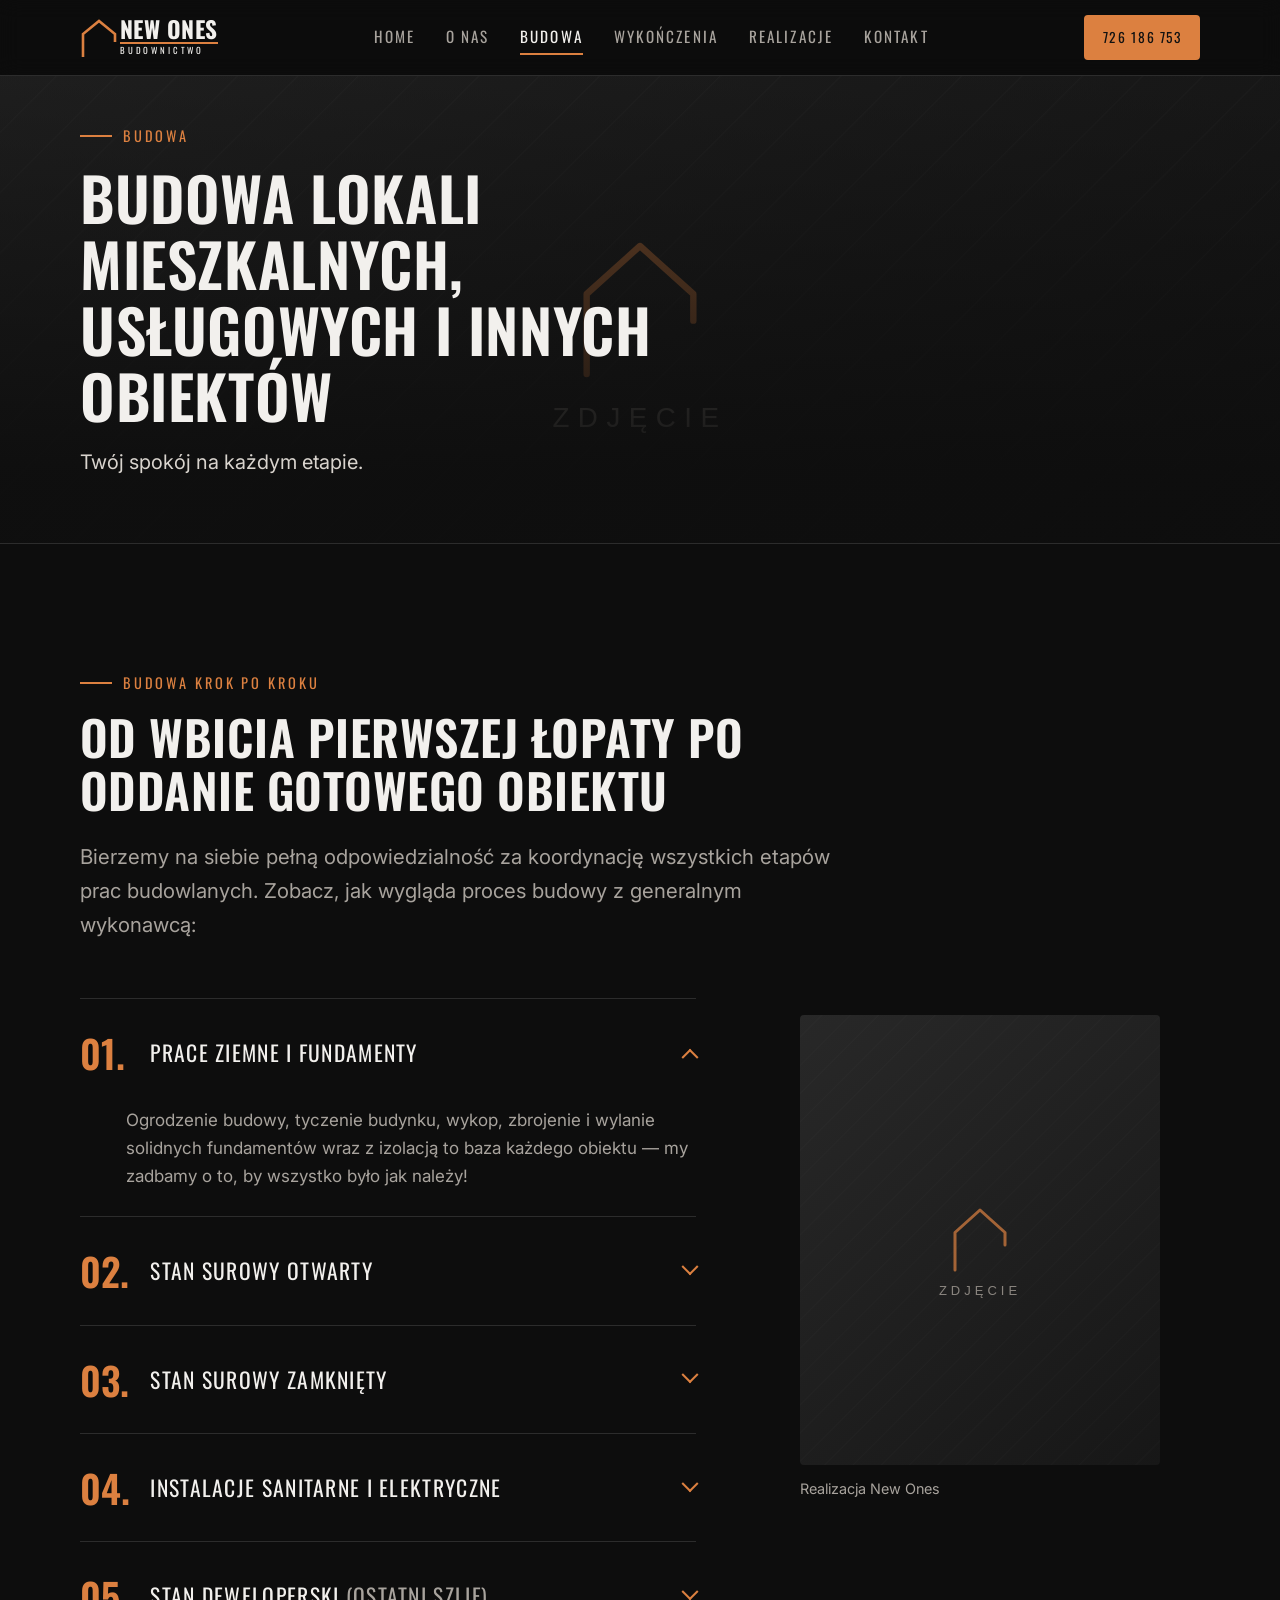
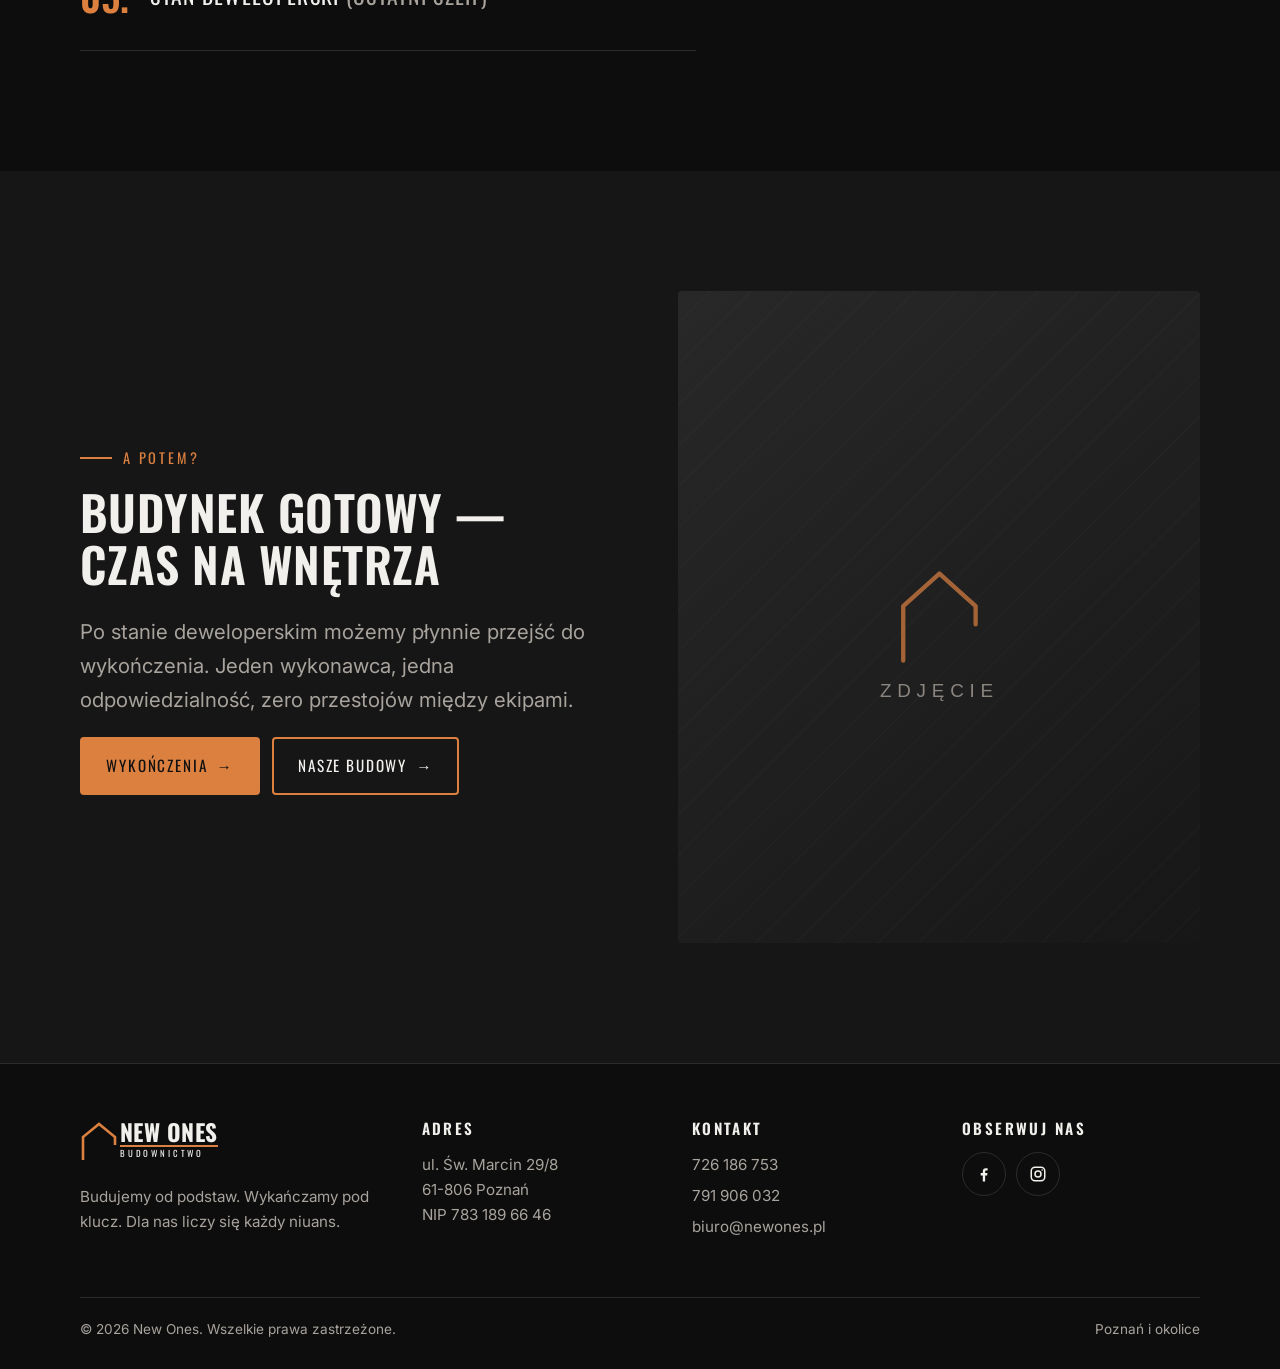
==== budowa.html @ d9c944cf "Add New Ones business card website Static multi-page site for the New Ones construction and interior" ====
<!doctype html>
<html lang="pl">
<head>
  <meta charset="utf-8">
  <meta name="viewport" content="width=device-width, initial-scale=1">
  <title>Budowa lokali mieszkalnych i usługowych — New Ones Poznań</title>
  <meta name="description" content="Generalne wykonawstwo w Poznaniu: od prac ziemnych i fundamentów, przez stan surowy, instalacje, po stan deweloperski. Twój spokój na każdym etapie.">
  <meta name="theme-color" content="#0d0d0d">
  <link rel="icon" href="assets/img/favicon.svg" type="image/svg+xml">
  <link rel="preconnect" href="https://fonts.googleapis.com">
  <link rel="preconnect" href="https://fonts.gstatic.com" crossorigin>
  <link href="https://fonts.googleapis.com/css2?family=Inter:wght@400;500;600&family=Oswald:wght@500;600;700&display=swap" rel="stylesheet">
  <link rel="stylesheet" href="assets/css/style.css">
</head>
<body>
  <a class="skip-link" href="#main">Przejdź do treści</a>

  <header class="site-header">
    <div class="wrap">
      <a class="logo" href="index.html" aria-label="New Ones — strona główna">
        <svg viewBox="0 0 38 40" fill="none" stroke="#dc8040" stroke-width="2.6" stroke-linejoin="miter" aria-hidden="true"><path d="M3 39V16L19 3l16 13v8"/></svg>
        <span class="logo__text"><span class="logo__name">NEW ONES</span><span class="logo__sub">BUDOWNICTWO</span></span>
      </a>
      <nav class="nav" aria-label="Menu główne">
        <ul>
          <li><a href="index.html">Home</a></li>
          <li><a href="o-nas.html">O nas</a></li>
          <li><a href="budowa.html" aria-current="page">Budowa</a></li>
          <li><a href="wykonczenia.html">Wykończenia</a></li>
          <li><a href="realizacje.html">Realizacje</a></li>
          <li><a href="kontakt.html">Kontakt</a></li>
        </ul>
      </nav>
      <div class="header-cta"><a class="btn" href="tel:+48726186753">726 186 753</a></div>
      <button class="nav-toggle" aria-label="Otwórz menu" aria-expanded="false"><span></span><span></span><span></span></button>
    </div>
  </header>

  <main id="main">
    <section class="page-hero">
      <div class="page-hero__bg"><img src="assets/img/placeholder.svg" alt=""></div>
      <div class="wrap">
        <span class="eyebrow">Budowa</span>
        <h1>Budowa lokali mieszkalnych, usługowych i innych obiektów</h1>
        <p>Twój spokój na każdym etapie.</p>
      </div>
    </section>

    <section class="section">
      <div class="wrap">
        <div class="section-head">
          <span class="eyebrow">Budowa krok po kroku</span>
          <h2>Od wbicia pierwszej łopaty po oddanie gotowego obiektu</h2>
          <p class="lead">Bierzemy na siebie pełną odpowiedzialność za koordynację wszystkich etapów prac budowlanych. Zobacz, jak wygląda proces budowy z generalnym wykonawcą:</p>
        </div>

        <div class="process">
          <div class="steps">
            <details class="step" open>
              <summary><span class="step__title">Prace ziemne i fundamenty</span></summary>
              <div class="step__body"><p>Ogrodzenie budowy, tyczenie budynku, wykop, zbrojenie i wylanie solidnych fundamentów wraz z izolacją to baza każdego obiektu — my zadbamy o to, by wszystko było jak należy!</p></div>
            </details>
            <details class="step">
              <summary><span class="step__title">Stan surowy otwarty</span></summary>
              <div class="step__body"><p>Wznoszenie ścian nośnych i działowych, szalowanie słupów, podciągów, wylewanie stropów i biegów schodowych oraz więźba i konstrukcja dachu. Na każdym z tych etapów wymagana jest kontrola jakości, aby kolejne prace mogły przebiegać bez przeszkód — z New Ones możesz spać spokojnie, dopilnujemy każdego detalu!</p></div>
            </details>
            <details class="step">
              <summary><span class="step__title">Stan surowy zamknięty</span></summary>
              <div class="step__body"><p>Do tego etapu zaliczamy montaż pokrycia dachowego, stolarki okiennej i drzwi zewnętrznych. Teraz budynek jest zabezpieczony przed warunkami atmosferycznymi.</p></div>
            </details>
            <details class="step">
              <summary><span class="step__title">Instalacje sanitarne i elektryczne</span></summary>
              <div class="step__body"><p>Rozprowadzenie instalacji elektrycznej, wodno-kanalizacyjnej, grzewczej (np. podłogówki) oraz rekuperacji i klimatyzacji — nasi sprawdzeni wykonawcy zadbają o Twój komfort użytkowania lokalu.</p></div>
            </details>
            <details class="step">
              <summary><span class="step__title">Stan deweloperski <span class="muted">(ostatni szlif)</span></span></summary>
              <div class="step__body"><p>Wykonanie wylewek (posadzek), tynków wewnętrznych, ocieplenie poddasza oraz wykonanie elewacji zewnętrznej wraz z ociepleniem. Ten etap zamyka proces „grubej budowlanki”. Tak wykonany obiekt można z radością oddać w ręce klienta lub przekazać New Ones do dalszych prac związanych z wykończeniem wnętrza Twojego lokalu.</p></div>
            </details>
          </div>
          <figure class="process__aside">
            <img src="assets/img/placeholder.svg" alt="Budowa realizowana przez New Ones" loading="lazy">
            <figcaption>Realizacja New Ones</figcaption>
          </figure>
        </div>
      </div>
    </section>

    <section class="section section--surface">
      <div class="wrap split">
        <div>
          <span class="eyebrow">A potem?</span>
          <h2>Budynek gotowy — czas na wnętrza</h2>
          <p class="lead">Po stanie deweloperskim możemy płynnie przejść do wykończenia. Jeden wykonawca, jedna odpowiedzialność, zero przestojów między ekipami.</p>
          <div class="btn-row">
            <a class="btn" href="wykonczenia.html">Wykończenia <span class="arrow">→</span></a>
            <a class="btn btn--ghost" href="realizacje.html#budowy">Nasze budowy <span class="arrow">→</span></a>
          </div>
        </div>
        <div class="split__media">
          <img src="assets/img/placeholder.svg" alt="Wykończone wnętrze" loading="lazy">
        </div>
      </div>
    </section>
  </main>

  <footer class="site-footer">
    <div class="wrap">
      <div class="footer-grid">
        <div>
          <a class="logo" href="index.html" aria-label="New Ones — strona główna">
            <svg viewBox="0 0 38 40" fill="none" stroke="#dc8040" stroke-width="2.6" aria-hidden="true"><path d="M3 39V16L19 3l16 13v8"/></svg>
            <span class="logo__text"><span class="logo__name">NEW ONES</span><span class="logo__sub">BUDOWNICTWO</span></span>
          </a>
          <p class="footer-tagline">Budujemy od podstaw. Wykańczamy pod klucz. Dla nas liczy się każdy niuans.</p>
        </div>
        <div>
          <h4>Adres</h4>
          <address>ul. Św. Marcin 29/8<br>61-806 Poznań<br>NIP 783 189 66 46</address>
        </div>
        <div>
          <h4>Kontakt</h4>
          <ul>
            <li><a href="tel:+48726186753">726 186 753</a></li>
            <li><a href="tel:+48791906032">791 906 032</a></li>
            <li><a href="mailto:biuro@newones.pl">biuro@newones.pl</a></li>
          </ul>
        </div>
        <div>
          <h4>Obserwuj nas</h4>
          <div class="socials">
            <a href="https://www.facebook.com/p/New-Ones-61559573675884/" target="_blank" rel="noopener" aria-label="Facebook"><svg viewBox="0 0 24 24" fill="currentColor"><path d="M13.5 22v-8h2.7l.4-3.2h-3.1V8.8c0-.9.3-1.5 1.6-1.5h1.7V4.4c-.3 0-1.3-.1-2.4-.1-2.4 0-4 1.5-4 4.1v2.4H7.6V14h2.8v8h3.1z"/></svg></a>
            <a href="https://www.instagram.com/new_ones_poznan/" target="_blank" rel="noopener" aria-label="Instagram"><svg viewBox="0 0 24 24" fill="none" stroke="currentColor" stroke-width="2"><rect x="3" y="3" width="18" height="18" rx="5"/><circle cx="12" cy="12" r="4"/><circle cx="17.5" cy="6.5" r="1" fill="currentColor" stroke="none"/></svg></a>
          </div>
        </div>
      </div>
      <div class="footer-bottom">
        <span>© <span data-year>2026</span> New Ones. Wszelkie prawa zastrzeżone.</span>
        <span>Poznań i okolice</span>
      </div>
    </div>
  </footer>

  <script src="assets/js/main.js" defer></script>
</body>
</html>
---- assets/css/style.css ----
/* =========================================================
   New Ones — budownictwo i wykończenia
   Kolorystyka firmowa: czerń + pomarańcz z logo
   ========================================================= */
:root {
  --bg: #0d0d0d;
  --surface: #161616;
  --surface-2: #1f1f1f;
  --line: #2c2c2c;
  --text: #f2f0ed;
  --muted: #a8a39d;
  --orange: #dc8040;        /* kolor z logo */
  --orange-bright: #ec8f4c; /* hover / tekst na czarnym */
  --light-bg: #f4f1ec;
  --light-text: #1a1a1a;

  --font-head: "Oswald", "Arial Narrow", sans-serif;
  --font-body: "Inter", system-ui, -apple-system, "Segoe UI", sans-serif;

  --wrap: 1200px;
  --gutter: clamp(16px, 4vw, 40px);
  --radius: 4px;
  --header-h: 76px;
}

*,
*::before,
*::after { box-sizing: border-box; }

html { scroll-behavior: smooth; scroll-padding-top: calc(var(--header-h) + 16px); }

body {
  margin: 0;
  background: var(--bg);
  color: var(--text);
  font-family: var(--font-body);
  font-size: 1.0625rem;
  line-height: 1.65;
  -webkit-font-smoothing: antialiased;
}

img { max-width: 100%; display: block; }
a { color: inherit; }

h1, h2, h3, h4 {
  font-family: var(--font-head);
  font-weight: 600;
  line-height: 1.1;
  letter-spacing: .01em;
  margin: 0 0 .5em;
  text-transform: uppercase;
}
h1 { font-size: clamp(2.4rem, 6vw, 4.5rem); }
h2 { font-size: clamp(1.9rem, 4vw, 3rem); }
h3 { font-size: clamp(1.25rem, 2vw, 1.5rem); }
p { margin: 0 0 1em; }

.accent { color: var(--orange); }
.muted { color: var(--muted); }

.wrap {
  width: 100%;
  max-width: var(--wrap);
  margin: 0 auto;
  padding: 0 var(--gutter);
}

.section { padding: clamp(64px, 10vw, 120px) 0; }
.section--tight { padding: clamp(40px, 6vw, 72px) 0; }
.section--surface { background: var(--surface); }
.section--light { background: var(--light-bg); color: var(--light-text); }
.section--light .muted { color: #5d5853; }

.eyebrow {
  display: inline-flex;
  align-items: center;
  gap: .75em;
  font-family: var(--font-head);
  font-size: .9rem;
  letter-spacing: .2em;
  text-transform: uppercase;
  color: var(--orange);
  margin-bottom: 1rem;
}
.eyebrow::before {
  content: "";
  width: 32px;
  height: 2px;
  background: currentColor;
}

.lead { font-size: clamp(1.1rem, 1.6vw, 1.3rem); color: var(--muted); max-width: 60ch; }
.section--light .lead { color: #4a4642; }

/* ---------- Buttons ---------- */
.btn {
  display: inline-flex;
  align-items: center;
  gap: .6em;
  padding: .95em 1.6em;
  font-family: var(--font-head);
  font-size: .95rem;
  letter-spacing: .12em;
  text-transform: uppercase;
  text-decoration: none;
  border: 2px solid var(--orange);
  border-radius: var(--radius);
  background: var(--orange);
  color: #111;
  transition: background .2s, color .2s, border-color .2s, transform .2s;
  cursor: pointer;
}
.btn:hover { background: var(--orange-bright); border-color: var(--orange-bright); }
.btn--ghost { background: transparent; color: var(--text); }
.btn--ghost:hover { background: var(--orange); color: #111; }
.section--light .btn--ghost { color: var(--light-text); }
.btn .arrow { transition: transform .2s; }
.btn:hover .arrow { transform: translateX(4px); }
.btn-row { display: flex; flex-wrap: wrap; gap: 12px; }

/* ---------- Logo ---------- */
.logo {
  display: inline-flex;
  align-items: flex-end;
  gap: 2px;
  text-decoration: none;
  color: var(--text);
  line-height: 1;
}
.logo svg { width: 38px; height: 40px; flex: none; }
.logo__text { display: flex; flex-direction: column; padding-bottom: 2px; }
.logo__name {
  font-family: var(--font-head);
  font-weight: 700;
  font-size: 1.45rem;
  letter-spacing: .02em;
}
.logo__sub {
  font-family: var(--font-head);
  font-size: .55rem;
  letter-spacing: .32em;
  border-top: 2px solid var(--orange);
  padding-top: 3px;
  margin-top: 2px;
}

/* ---------- Header ---------- */
.site-header {
  position: sticky;
  top: 0;
  z-index: 50;
  height: var(--header-h);
  background: rgba(13, 13, 13, .92);
  backdrop-filter: blur(10px);
  border-bottom: 1px solid var(--line);
}
.site-header .wrap {
  height: 100%;
  display: flex;
  align-items: center;
  justify-content: space-between;
  gap: 24px;
}
.nav ul {
  list-style: none;
  margin: 0;
  padding: 0;
  display: flex;
  gap: clamp(16px, 2.4vw, 34px);
}
.nav a {
  position: relative;
  font-family: var(--font-head);
  font-size: .95rem;
  letter-spacing: .14em;
  text-transform: uppercase;
  text-decoration: none;
  color: var(--muted);
  padding: 6px 0;
  transition: color .2s;
}
.nav a:hover,
.nav a[aria-current="page"] { color: var(--text); }
.nav a[aria-current="page"]::after {
  content: "";
  position: absolute;
  left: 0; right: 0; bottom: -2px;
  height: 2px;
  background: var(--orange);
}
.header-cta { display: inline-flex; }
.header-cta .btn { padding: .7em 1.2em; font-size: .85rem; }

.nav-toggle {
  display: none;
  background: none;
  border: 0;
  color: var(--text);
  width: 44px;
  height: 44px;
  padding: 10px;
  cursor: pointer;
}
.nav-toggle span {
  display: block;
  height: 2px;
  background: currentColor;
  margin: 5px 0;
  transition: transform .25s, opacity .25s;
}
.nav-open .nav-toggle span:nth-child(1) { transform: translateY(7px) rotate(45deg); }
.nav-open .nav-toggle span:nth-child(2) { opacity: 0; }
.nav-open .nav-toggle span:nth-child(3) { transform: translateY(-7px) rotate(-45deg); }

@media (max-width: 900px) {
  .nav-toggle { display: block; }
  .header-cta { display: none; }
  .nav {
    position: fixed;
    inset: var(--header-h) 0 auto 0;
    background: var(--bg);
    border-bottom: 1px solid var(--line);
    transform: translateY(-120%);
    transition: transform .3s ease;
    z-index: -1;
  }
  .nav-open .nav { transform: translateY(0); }
  .nav ul { flex-direction: column; gap: 0; padding: 8px var(--gutter) 24px; }
  .nav a { display: block; padding: 14px 0; font-size: 1.1rem; border-bottom: 1px solid var(--line); }
  .nav a[aria-current="page"]::after { display: none; }
  .nav a[aria-current="page"] { color: var(--orange); }
}

/* ---------- Hero (home) ---------- */
.hero {
  display: grid;
  grid-template-columns: 1fr 1.05fr;
  min-height: calc(100svh - var(--header-h));
  max-height: 900px;
}
.hero__text {
  display: flex;
  flex-direction: column;
  justify-content: center;
  padding: clamp(48px, 8vw, 96px) var(--gutter) clamp(48px, 8vw, 96px) max(var(--gutter), calc((100vw - var(--wrap)) / 2 + var(--gutter)));
}
.hero__brand {
  font-family: var(--font-head);
  font-size: 1.1rem;
  letter-spacing: .3em;
  text-transform: uppercase;
  margin-bottom: 1.4rem;
  color: var(--muted);
}
.hero h1 { margin-bottom: .4em; }
.hero h1 .accent { display: block; }
.hero__text .lead { margin-bottom: 2rem; }
.hero__media { position: relative; overflow: hidden; }
.hero__media img { width: 100%; height: 100%; object-fit: cover; }
.hero__media::before {
  content: "";
  position: absolute;
  inset: 0;
  background: linear-gradient(90deg, var(--bg) 0%, transparent 18%);
  z-index: 1;
}

@media (max-width: 900px) {
  .hero { grid-template-columns: 1fr; min-height: 0; max-height: none; }
  .hero__media { order: -1; aspect-ratio: 16 / 10; }
  .hero__media::before { background: linear-gradient(0deg, var(--bg) 0%, transparent 35%); }
  .hero__text { padding: 8px var(--gutter) 56px; }
}

/* ---------- Page hero (podstrony) ---------- */
.page-hero {
  position: relative;
  min-height: clamp(340px, 52vh, 520px);
  display: flex;
  align-items: flex-end;
  overflow: hidden;
  border-bottom: 1px solid var(--line);
}
.page-hero__bg { position: absolute; inset: 0; }
.page-hero__bg img { width: 100%; height: 100%; object-fit: cover; }
.page-hero__bg::after {
  content: "";
  position: absolute;
  inset: 0;
  background: linear-gradient(180deg, rgba(13,13,13,.35) 0%, rgba(13,13,13,.92) 85%);
}
.page-hero .wrap { position: relative; padding-bottom: clamp(36px, 6vw, 64px); }
.page-hero h1 { font-size: clamp(2.2rem, 5vw, 3.75rem); max-width: 22ch; margin-bottom: .3em; }
.page-hero p { font-size: clamp(1.05rem, 1.6vw, 1.25rem); color: #d9d4ce; max-width: 60ch; margin: 0; }

/* ---------- Tiles (home) ---------- */
.tiles {
  display: grid;
  grid-template-columns: repeat(12, 1fr);
  grid-auto-rows: minmax(150px, auto);
  gap: 16px;
}
.tile {
  position: relative;
  display: flex;
  flex-direction: column;
  justify-content: flex-end;
  padding: 28px;
  background: var(--surface-2);
  border: 1px solid var(--line);
  border-radius: var(--radius);
  overflow: hidden;
  text-decoration: none;
  color: var(--text);
  transition: border-color .25s, transform .25s;
}
a.tile:hover { border-color: var(--orange); }
.tile h3 { margin: 0; position: relative; z-index: 1; }
.tile p { position: relative; z-index: 1; margin: .5em 0 0; color: var(--muted); font-size: .95rem; }
.tile__img { position: absolute; inset: 0; }
.tile__img img { width: 100%; height: 100%; object-fit: cover; transition: transform .6s ease; }
a.tile:hover .tile__img img { transform: scale(1.04); }
.tile__img::after {
  content: "";
  position: absolute;
  inset: 0;
  background: linear-gradient(180deg, transparent 30%, rgba(0,0,0,.85) 100%);
}
.tile--orange { background: var(--orange); color: #111; border-color: var(--orange); justify-content: center; text-align: center; }
.tile--orange p { color: #2a1a0e; }
a.tile--orange:hover { background: var(--orange-bright); }
.tile__arrow {
  position: absolute;
  top: 24px;
  right: 24px;
  z-index: 1;
  font-size: 1.5rem;
  line-height: 1;
  transition: transform .25s;
}
a.tile:hover .tile__arrow { transform: translateX(4px); }

.tile--build { grid-column: span 7; grid-row: span 2; min-height: 420px; }
.tile--finish { grid-column: span 5; grid-row: span 2; }
.tile--about { grid-column: span 4; }
.tile--gallery { grid-column: span 4; }
.tile--contact { grid-column: span 4; }
.tile--about h3, .tile--gallery h3, .tile--contact h3 { font-size: 1.2rem; }
.tile--finish h3 { font-size: clamp(1.8rem, 3vw, 2.6rem); }
.tile--build h3 { font-size: clamp(1.6rem, 2.6vw, 2.2rem); }

@media (max-width: 900px) {
  .tiles { grid-template-columns: 1fr 1fr; }
  .tile--build { grid-column: span 2; min-height: 320px; grid-row: auto; }
  .tile--finish { grid-column: span 2; min-height: 200px; grid-row: auto; }
  .tile--about, .tile--gallery, .tile--contact { grid-column: span 2; }
}

/* ---------- Two column intro ---------- */
.split {
  display: grid;
  grid-template-columns: 1fr 1fr;
  gap: clamp(32px, 6vw, 80px);
  align-items: center;
}
.split__media img { width: 100%; aspect-ratio: 4 / 5; object-fit: cover; border-radius: var(--radius); }
@media (max-width: 900px) {
  .split { grid-template-columns: 1fr; }
  .split__media img { aspect-ratio: 16 / 10; }
}

/* ---------- Niuanse highlight ---------- */
.nuance {
  position: relative;
  border-left: 4px solid var(--orange);
  padding: clamp(24px, 4vw, 48px);
  background: var(--surface-2);
}
.nuance h2 { margin-bottom: .4em; }
.nuance p { color: var(--muted); max-width: 70ch; margin: 0; }

/* ---------- Process steps (accordion) ---------- */
.process {
  display: grid;
  grid-template-columns: 1.4fr 1fr;
  gap: clamp(32px, 5vw, 72px);
  align-items: start;
}
.process__aside { position: sticky; top: calc(var(--header-h) + 32px); }
.process__aside img { width: 100%; aspect-ratio: 4 / 5; object-fit: cover; border-radius: var(--radius); }
.process__aside figcaption { margin-top: 12px; font-size: .9rem; color: var(--muted); }
@media (max-width: 900px) {
  .process { grid-template-columns: 1fr; }
  .process__aside { position: static; order: -1; }
  .process__aside img { aspect-ratio: 16 / 9; }
}

.steps { border-top: 1px solid var(--line); counter-reset: step; }
.step { border-bottom: 1px solid var(--line); counter-increment: step; }
.step summary {
  list-style: none;
  display: grid;
  grid-template-columns: auto 1fr auto;
  align-items: center;
  gap: 20px;
  padding: 22px 0;
  cursor: pointer;
}
.step summary::-webkit-details-marker { display: none; }
.step summary::before {
  content: counter(step, decimal-leading-zero) ".";
  font-family: var(--font-head);
  font-size: clamp(1.8rem, 3vw, 2.4rem);
  font-weight: 600;
  color: var(--orange);
  min-width: 2.4ch;
}
.step__title {
  font-family: var(--font-head);
  font-size: clamp(1.1rem, 1.8vw, 1.35rem);
  letter-spacing: .06em;
  text-transform: uppercase;
}
.step summary::after {
  content: "";
  width: 12px;
  height: 12px;
  border-right: 2px solid var(--orange);
  border-bottom: 2px solid var(--orange);
  transform: rotate(45deg) translate(-3px, -3px);
  transition: transform .25s;
}
.step[open] summary::after { transform: rotate(-135deg) translate(-3px, -3px); }
.step summary:hover .step__title { color: var(--orange-bright); }
.step__body { padding: 0 0 26px calc(2.4ch + 20px); color: var(--muted); }
.step__body p:last-child { margin-bottom: 0; }
.step--featured summary::before { color: var(--text); }
.step--featured { background: linear-gradient(90deg, rgba(220,128,64,.12), transparent 70%); }
.step--featured summary,
.step--featured .step__body { padding-left: 16px; padding-right: 16px; }
.step--featured .step__body { padding-left: calc(2.4ch + 36px); }
.badge {
  display: inline-block;
  margin-left: .6em;
  padding: .2em .6em;
  font-family: var(--font-head);
  font-size: .7rem;
  letter-spacing: .14em;
  vertical-align: middle;
  background: var(--orange);
  color: #111;
  border-radius: 2px;
}
@media (max-width: 600px) {
  .step__body { padding-left: 0; }
  .step--featured .step__body { padding-left: 16px; }
}

/* ---------- People ---------- */
.people {
  display: grid;
  grid-template-columns: repeat(2, 1fr);
  gap: clamp(24px, 4vw, 48px);
}
.person img { width: 100%; aspect-ratio: 4 / 5; object-fit: cover; border-radius: var(--radius); margin-bottom: 20px; }
.person h3 { margin-bottom: .2em; }
.person__role { font-family: var(--font-head); letter-spacing: .14em; text-transform: uppercase; color: var(--orange); font-size: .9rem; margin-bottom: 1em; }
.person p { color: var(--muted); }
@media (max-width: 700px) { .people { grid-template-columns: 1fr; } }

/* ---------- Values ---------- */
.values {
  display: grid;
  grid-template-columns: repeat(3, 1fr);
  gap: 1px;
  background: var(--line);
  border: 1px solid var(--line);
}
.value { background: var(--bg); padding: 32px 28px; }
.value__num { font-family: var(--font-head); color: var(--orange); font-size: 1rem; letter-spacing: .14em; margin-bottom: .8em; display: block; }
.value h3 { font-size: 1.25rem; }
.value p { color: var(--muted); margin: 0; font-size: .98rem; }
@media (max-width: 800px) { .values { grid-template-columns: 1fr; } }

/* ---------- Gallery chooser ---------- */
.chooser {
  display: grid;
  grid-template-columns: 1fr 1fr;
  gap: 16px;
}
.chooser .tile { min-height: clamp(260px, 38vw, 440px); }
.chooser .tile h3 { font-size: clamp(1.8rem, 3.5vw, 2.8rem); }
@media (max-width: 700px) { .chooser { grid-template-columns: 1fr; } }

.gallery-head {
  display: flex;
  align-items: end;
  justify-content: space-between;
  flex-wrap: wrap;
  gap: 16px;
  margin-bottom: 32px;
}
.gallery-head h2 { margin: 0; }
.gallery-switch { font-family: var(--font-head); letter-spacing: .12em; text-transform: uppercase; font-size: .9rem; color: var(--muted); text-decoration: none; }
.gallery-switch:hover { color: var(--orange); }

.gallery {
  display: grid;
  grid-template-columns: repeat(auto-fill, minmax(260px, 1fr));
  gap: 12px;
}
.gallery button {
  padding: 0;
  border: 0;
  background: none;
  cursor: zoom-in;
  overflow: hidden;
  border-radius: var(--radius);
  aspect-ratio: 4 / 3;
}
.gallery img { width: 100%; height: 100%; object-fit: cover; transition: transform .5s ease, opacity .3s; }
.gallery button:hover img { transform: scale(1.05); }
.gallery button:focus-visible { outline: 2px solid var(--orange); outline-offset: 2px; }

/* Lightbox */
.lightbox {
  width: 100vw;
  height: 100vh;
  max-width: none;
  max-height: none;
  margin: 0;
  padding: 0;
  border: 0;
  background: rgba(0, 0, 0, .94);
  color: var(--text);
}
.lightbox::backdrop { background: rgba(0, 0, 0, .9); }
.lightbox[open] { display: flex; align-items: center; justify-content: center; }
.lightbox img { max-width: 92vw; max-height: 86vh; object-fit: contain; }
.lightbox button {
  position: absolute;
  background: rgba(255,255,255,.06);
  border: 1px solid var(--line);
  color: var(--text);
  width: 52px;
  height: 52px;
  font-size: 1.6rem;
  cursor: pointer;
  border-radius: 50%;
}
.lightbox button:hover { border-color: var(--orange); color: var(--orange); }
.lightbox__close { top: 20px; right: 20px; }
.lightbox__prev { left: 20px; top: 50%; transform: translateY(-50%); }
.lightbox__next { right: 20px; top: 50%; transform: translateY(-50%); }
.lightbox__count { position: absolute; bottom: 20px; left: 50%; transform: translateX(-50%); font-family: var(--font-head); letter-spacing: .14em; color: var(--muted); }

/* ---------- Contact ---------- */
.contact-grid {
  display: grid;
  grid-template-columns: repeat(3, 1fr);
  gap: 16px;
}
.contact-card {
  background: var(--surface-2);
  border: 1px solid var(--line);
  border-radius: var(--radius);
  padding: 32px 28px;
}
.contact-card h3 { font-size: 1.3rem; margin-bottom: .8em; }
.contact-card p { margin: 0 0 .4em; color: var(--muted); }
.contact-link {
  display: flex;
  align-items: center;
  gap: 12px;
  padding: 10px 0;
  text-decoration: none;
  color: var(--text);
  font-size: 1.05rem;
  border-top: 1px solid var(--line);
  word-break: break-word;
}
.contact-link:hover { color: var(--orange-bright); }
.contact-link svg { width: 20px; height: 20px; flex: none; color: var(--orange); }
@media (max-width: 900px) { .contact-grid { grid-template-columns: 1fr; } }

.map {
  margin-top: 16px;
  border: 1px solid var(--line);
  border-radius: var(--radius);
  overflow: hidden;
  aspect-ratio: 21 / 8;
  background: var(--surface);
}
.map iframe { width: 100%; height: 100%; border: 0; filter: grayscale(1) invert(.92) contrast(.9); }
@media (max-width: 700px) { .map { aspect-ratio: 4 / 3; } }

/* ---------- CTA band ---------- */
.cta-band {
  background: var(--orange);
  color: #111;
}
.cta-band .wrap {
  display: flex;
  align-items: center;
  justify-content: space-between;
  gap: 24px;
  flex-wrap: wrap;
  padding-top: clamp(40px, 6vw, 64px);
  padding-bottom: clamp(40px, 6vw, 64px);
}
.cta-band h2 { margin: 0; font-size: clamp(1.6rem, 3.2vw, 2.4rem); }
.cta-band p { margin: .3em 0 0; color: #3a2414; }
.cta-band .btn { background: #111; border-color: #111; color: var(--text); }
.cta-band .btn:hover { background: #2a2a2a; border-color: #2a2a2a; }
.cta-band .btn--ghost { background: transparent; color: #111; border-color: #111; }
.cta-band .btn--ghost:hover { background: #111; color: var(--text); }

/* ---------- Footer ---------- */
.site-footer {
  border-top: 1px solid var(--line);
  padding: 56px 0 28px;
  font-size: .95rem;
  color: var(--muted);
}
.footer-grid {
  display: grid;
  grid-template-columns: 1.3fr 1fr 1fr 1fr;
  gap: 32px;
}
.footer-grid h4 { font-size: .95rem; letter-spacing: .16em; color: var(--text); margin-bottom: 1em; }
.footer-grid ul { list-style: none; margin: 0; padding: 0; }
.footer-grid li { margin-bottom: .4em; }
.footer-grid a { text-decoration: none; }
.footer-grid a:hover { color: var(--orange-bright); }
.footer-grid address { font-style: normal; }
.footer-tagline { margin-top: 16px; max-width: 32ch; }
.socials { display: flex; gap: 10px; }
.socials a {
  display: inline-flex;
  align-items: center;
  justify-content: center;
  width: 44px;
  height: 44px;
  border: 1px solid var(--line);
  border-radius: 50%;
  color: var(--text);
  transition: border-color .2s, color .2s;
}
.socials a:hover { border-color: var(--orange); color: var(--orange); }
.socials svg { width: 18px; height: 18px; }
.footer-bottom {
  margin-top: 48px;
  padding-top: 20px;
  border-top: 1px solid var(--line);
  display: flex;
  justify-content: space-between;
  flex-wrap: wrap;
  gap: 8px;
  font-size: .85rem;
}
@media (max-width: 900px) { .footer-grid { grid-template-columns: 1fr 1fr; } }
@media (max-width: 560px) { .footer-grid { grid-template-columns: 1fr; } }

/* ---------- Misc ---------- */
.section-head { max-width: 760px; margin-bottom: clamp(32px, 5vw, 56px); }
.stack > * + * { margin-top: 1em; }
.skip-link {
  position: absolute;
  left: -9999px;
  top: 8px;
  background: var(--orange);
  color: #111;
  padding: 8px 14px;
  z-index: 100;
}
.skip-link:focus { left: 8px; }
:focus-visible { outline: 2px solid var(--orange); outline-offset: 3px; }

@media (prefers-reduced-motion: reduce) {
  html { scroll-behavior: auto; }
  *, *::before, *::after { transition: none !important; }
}
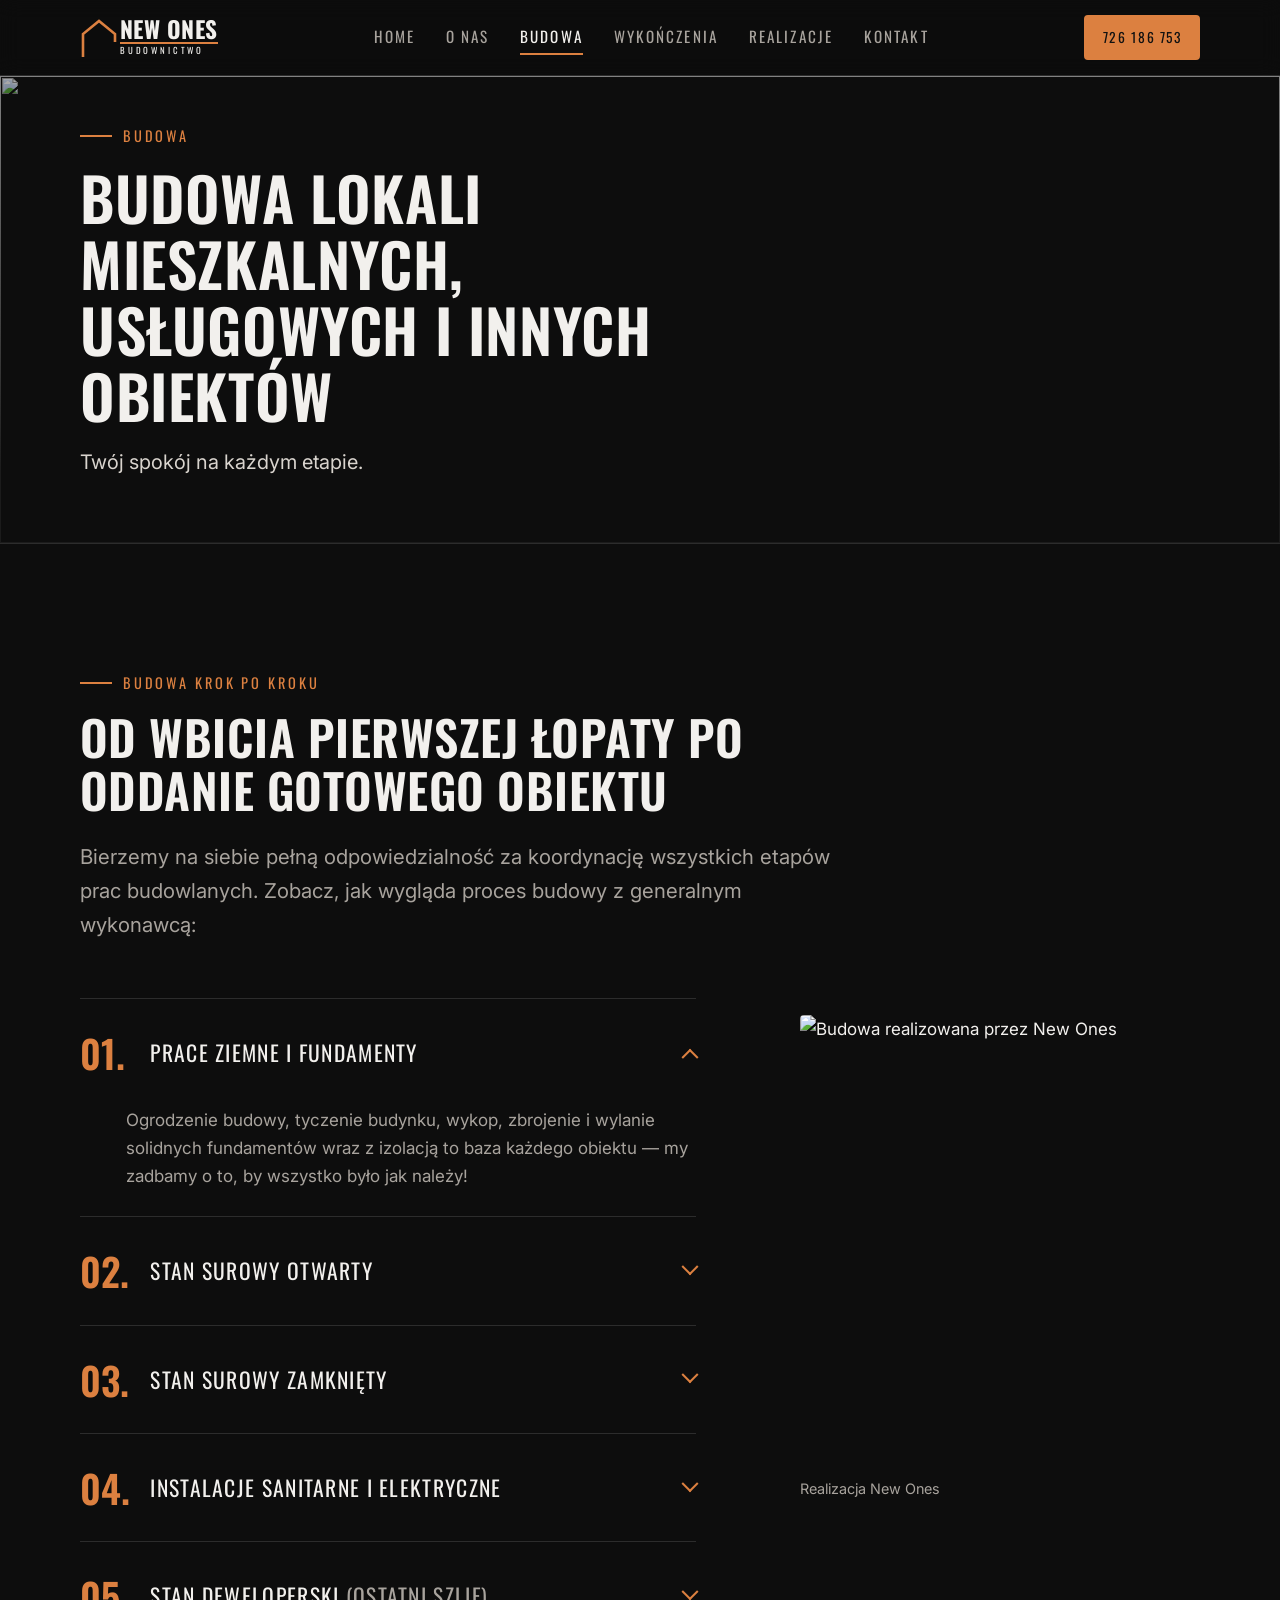
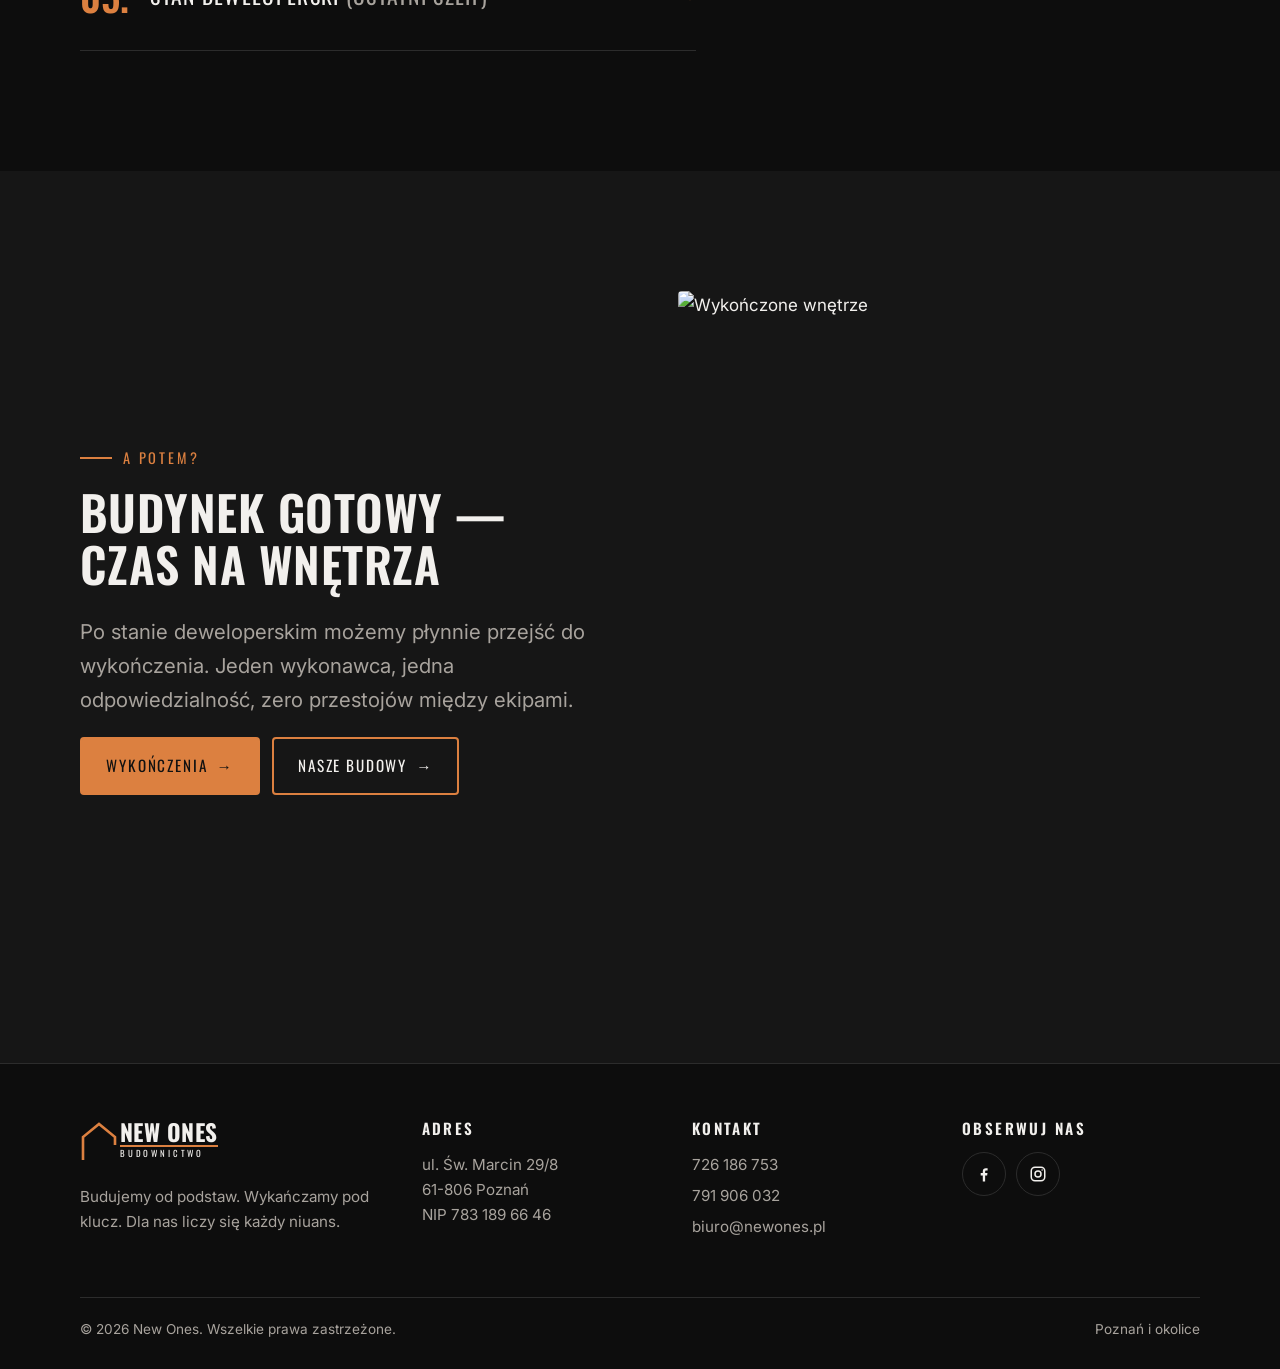
==== commit a08facf9: "Replace placeholders with preview stock photos Temporary Unsplash photos (free Unsplash licence, hot" ====
--- a/budowa.html
+++ b/budowa.html
@@ -37,8 +37,9 @@
   </header>
 
   <main id="main">
+    <!-- UWAGA: zdjęcia poglądowe z Unsplash (licencja Unsplash) — do podmiany na zdjęcia realizacji New Ones -->
     <section class="page-hero">
-      <div class="page-hero__bg"><img src="assets/img/placeholder.svg" alt=""></div>
+      <div class="page-hero__bg"><img src="https://images.unsplash.com/photo-1630298465577-3924a8b0e110?auto=format&fit=crop&w=1800&q=75" alt=""></div>
       <div class="wrap">
         <span class="eyebrow">Budowa</span>
         <h1>Budowa lokali mieszkalnych, usługowych i innych obiektów</h1>
@@ -78,7 +79,7 @@
             </details>
           </div>
           <figure class="process__aside">
-            <img src="assets/img/placeholder.svg" alt="Budowa realizowana przez New Ones" loading="lazy">
+            <img src="https://images.unsplash.com/photo-1563166423-482a8c14b2d6?auto=format&fit=crop&w=1800&q=75" alt="Budowa realizowana przez New Ones" loading="lazy">
             <figcaption>Realizacja New Ones</figcaption>
           </figure>
         </div>
@@ -97,7 +98,7 @@
           </div>
         </div>
         <div class="split__media">
-          <img src="assets/img/placeholder.svg" alt="Wykończone wnętrze" loading="lazy">
+          <img src="https://images.unsplash.com/photo-1757924461488-ef9ad0670978?auto=format&fit=crop&w=1800&q=75" alt="Wykończone wnętrze" loading="lazy">
         </div>
       </div>
     </section>
--- a/assets/css/style.css
+++ b/assets/css/style.css
@@ -583,17 +583,6 @@
 .contact-link svg { width: 20px; height: 20px; flex: none; color: var(--orange); }
 @media (max-width: 900px) { .contact-grid { grid-template-columns: 1fr; } }
 
-.map {
-  margin-top: 16px;
-  border: 1px solid var(--line);
-  border-radius: var(--radius);
-  overflow: hidden;
-  aspect-ratio: 21 / 8;
-  background: var(--surface);
-}
-.map iframe { width: 100%; height: 100%; border: 0; filter: grayscale(1) invert(.92) contrast(.9); }
-@media (max-width: 700px) { .map { aspect-ratio: 4 / 3; } }
-
 /* ---------- CTA band ---------- */
 .cta-band {
   background: var(--orange);
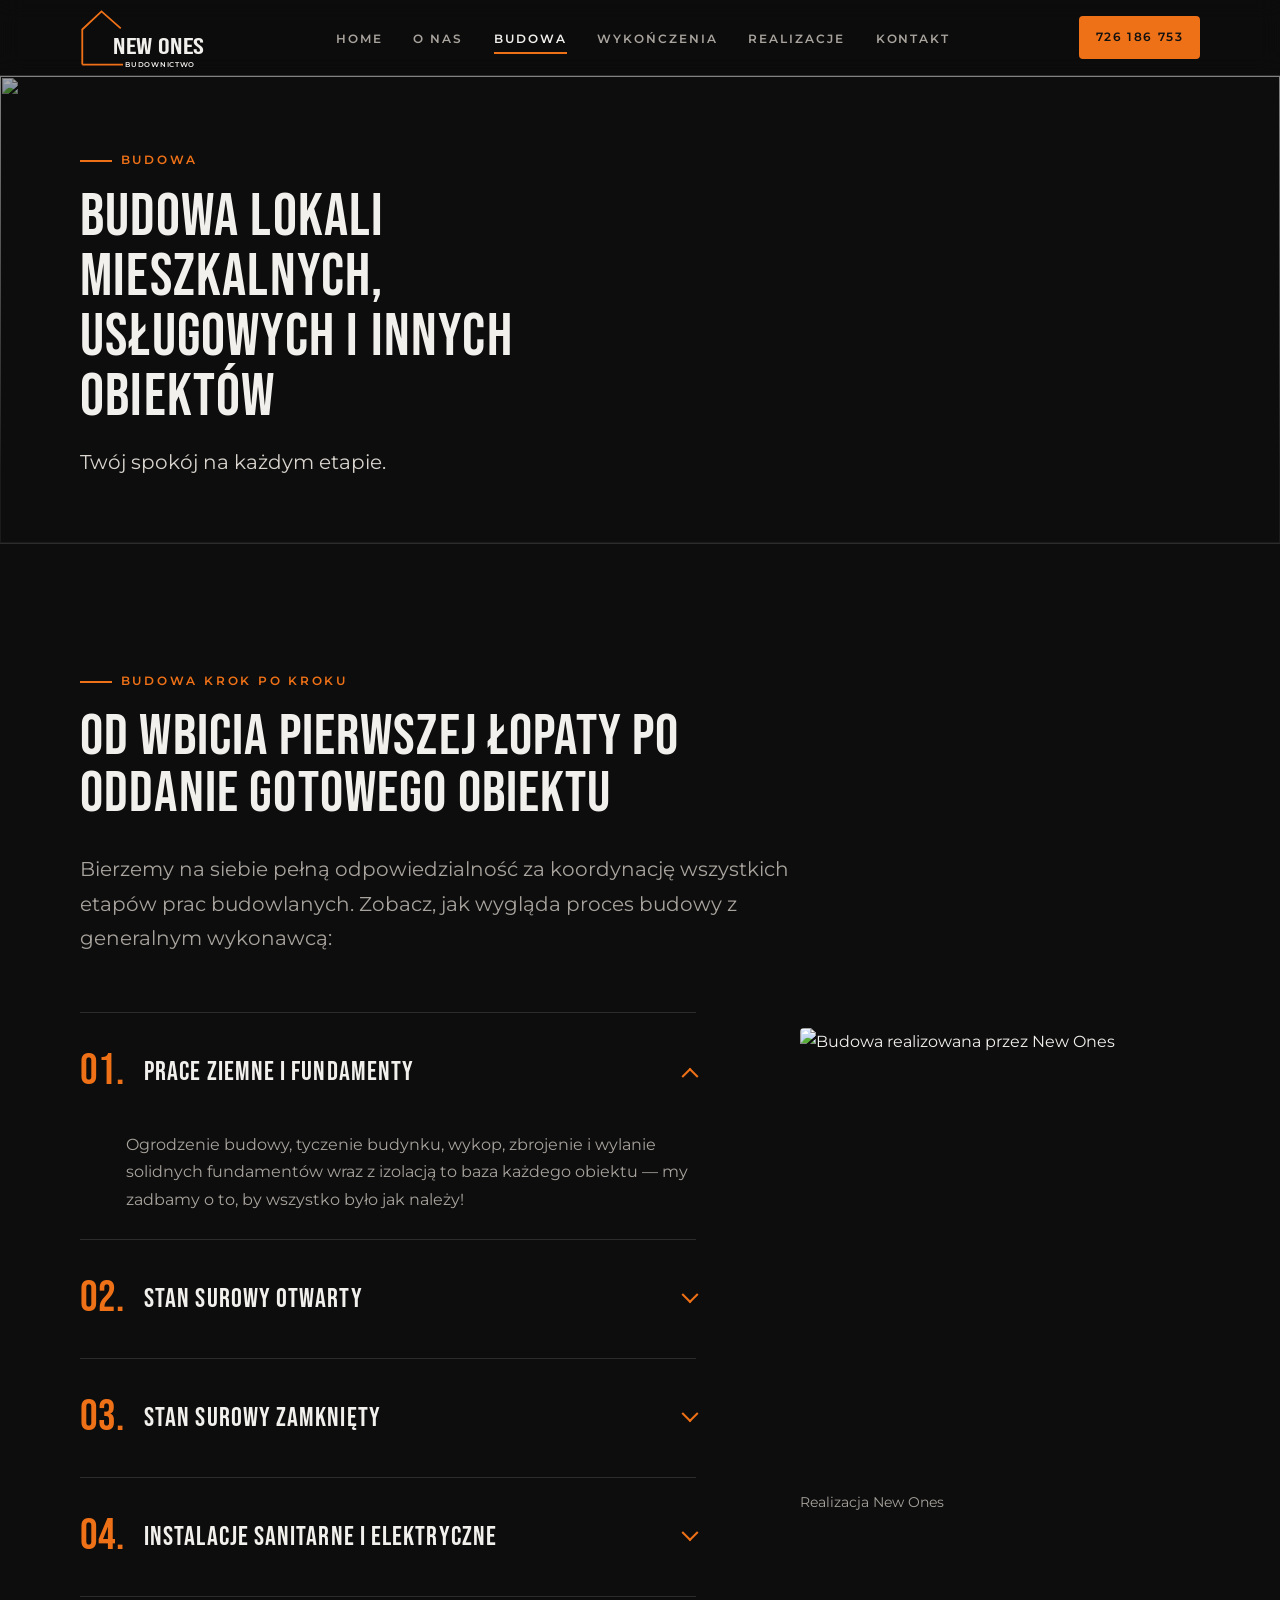
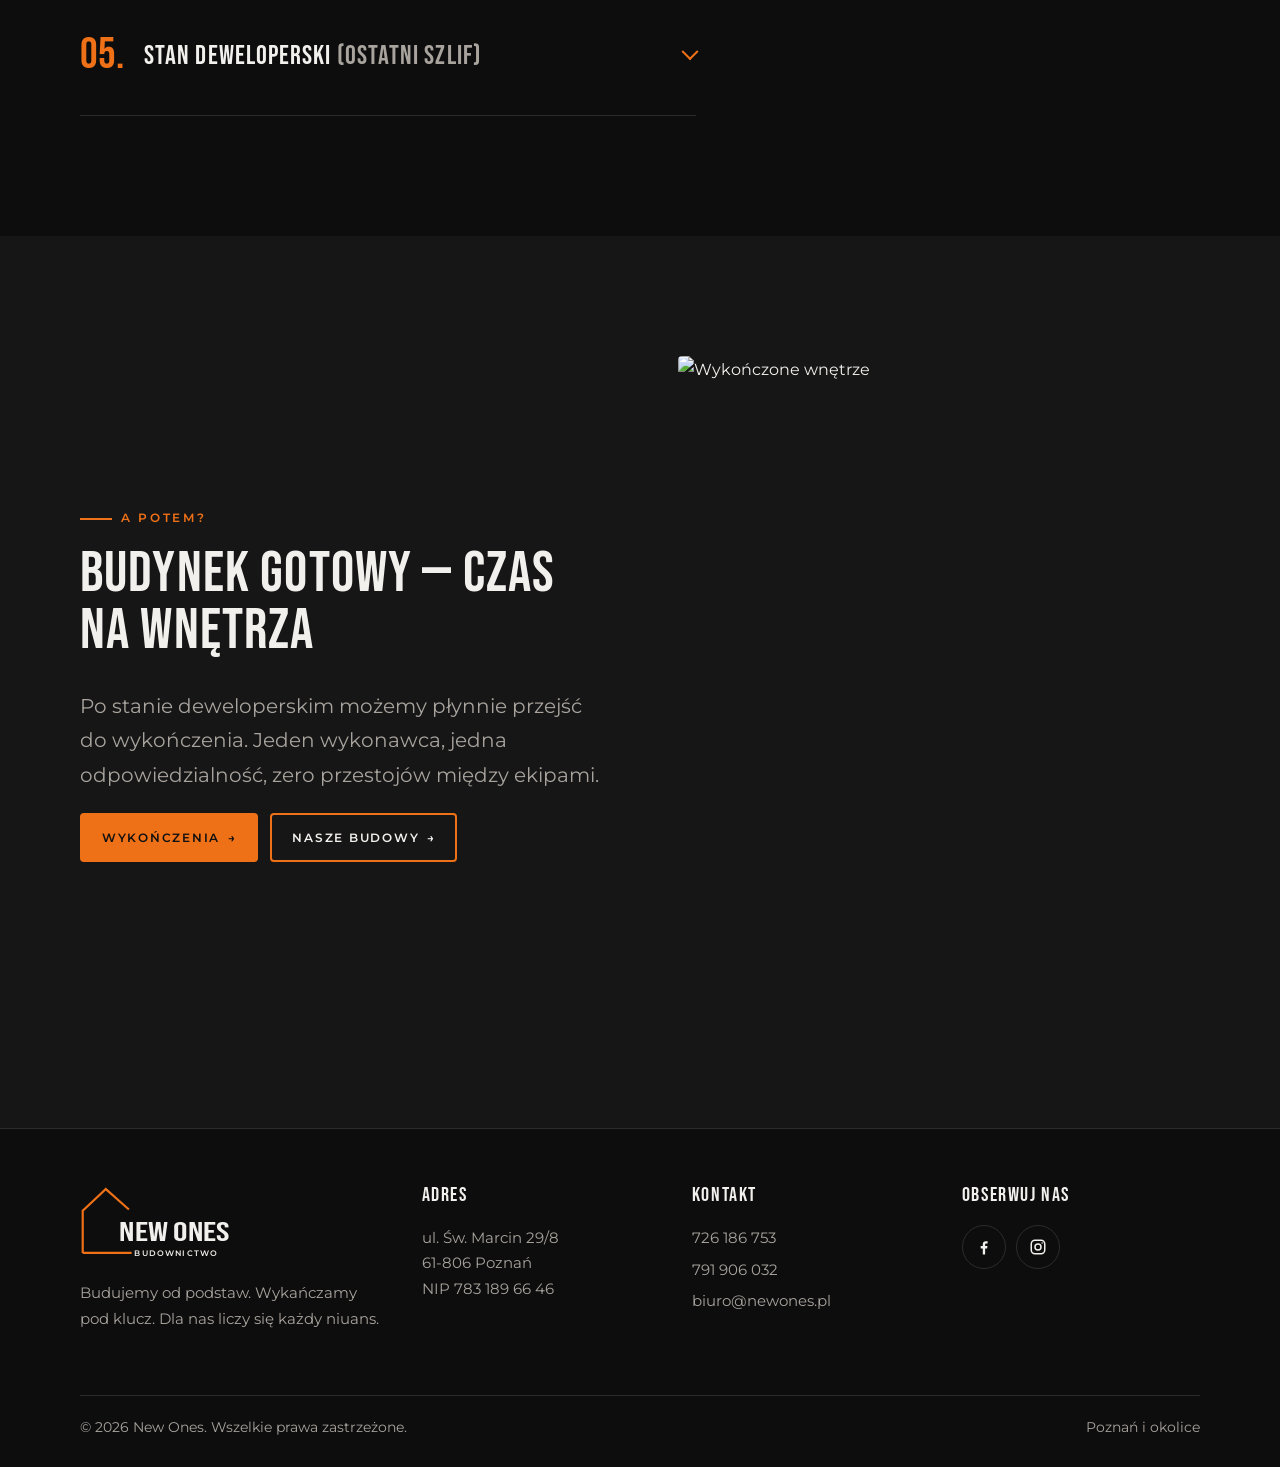
==== commit c40921c3: "Match brand orange, fonts and logo to the New Ones logo - Orange sampled from the logo: #EF7117 (was" ====
--- a/budowa.html
+++ b/budowa.html
@@ -5,11 +5,11 @@
   <meta name="viewport" content="width=device-width, initial-scale=1">
   <title>Budowa lokali mieszkalnych i usługowych — New Ones Poznań</title>
   <meta name="description" content="Generalne wykonawstwo w Poznaniu: od prac ziemnych i fundamentów, przez stan surowy, instalacje, po stan deweloperski. Twój spokój na każdym etapie.">
-  <meta name="theme-color" content="#0d0d0d">
+  <meta name="theme-color" content="#0b0b0b">
   <link rel="icon" href="assets/img/favicon.svg" type="image/svg+xml">
   <link rel="preconnect" href="https://fonts.googleapis.com">
   <link rel="preconnect" href="https://fonts.gstatic.com" crossorigin>
-  <link href="https://fonts.googleapis.com/css2?family=Inter:wght@400;500;600&family=Oswald:wght@500;600;700&display=swap" rel="stylesheet">
+  <link href="https://fonts.googleapis.com/css2?family=Bebas+Neue&family=Montserrat:wght@400;500;600&display=swap" rel="stylesheet">
   <link rel="stylesheet" href="assets/css/style.css">
 </head>
 <body>
@@ -18,8 +18,7 @@
   <header class="site-header">
     <div class="wrap">
       <a class="logo" href="index.html" aria-label="New Ones — strona główna">
-        <svg viewBox="0 0 38 40" fill="none" stroke="#dc8040" stroke-width="2.6" stroke-linejoin="miter" aria-hidden="true"><path d="M3 39V16L19 3l16 13v8"/></svg>
-        <span class="logo__text"><span class="logo__name">NEW ONES</span><span class="logo__sub">BUDOWNICTWO</span></span>
+        <svg viewBox="0 0 224 106" role="img" aria-label="New Ones Budownictwo"><path d="M4 100V38L38 6l34 30" fill="none" stroke="#ef7117" stroke-width="3.2" stroke-linejoin="miter"/><path d="M4 100h72" stroke="#ef7117" stroke-width="3.2"/><text x="58" y="82" font-family="'Bebas Neue', 'Oswald', sans-serif" font-size="40" textLength="162" lengthAdjust="spacingAndGlyphs">NEW ONES</text><text x="80" y="104" font-family="Montserrat, sans-serif" font-size="12" font-weight="600" textLength="122" lengthAdjust="spacing">BUDOWNICTWO</text></svg>
       </a>
       <nav class="nav" aria-label="Menu główne">
         <ul>
@@ -109,8 +108,7 @@
       <div class="footer-grid">
         <div>
           <a class="logo" href="index.html" aria-label="New Ones — strona główna">
-            <svg viewBox="0 0 38 40" fill="none" stroke="#dc8040" stroke-width="2.6" aria-hidden="true"><path d="M3 39V16L19 3l16 13v8"/></svg>
-            <span class="logo__text"><span class="logo__name">NEW ONES</span><span class="logo__sub">BUDOWNICTWO</span></span>
+            <svg viewBox="0 0 224 106" role="img" aria-label="New Ones Budownictwo"><path d="M4 100V38L38 6l34 30" fill="none" stroke="#ef7117" stroke-width="3.2" stroke-linejoin="miter"/><path d="M4 100h72" stroke="#ef7117" stroke-width="3.2"/><text x="58" y="82" font-family="'Bebas Neue', 'Oswald', sans-serif" font-size="40" textLength="162" lengthAdjust="spacingAndGlyphs">NEW ONES</text><text x="80" y="104" font-family="Montserrat, sans-serif" font-size="12" font-weight="600" textLength="122" lengthAdjust="spacing">BUDOWNICTWO</text></svg>
           </a>
           <p class="footer-tagline">Budujemy od podstaw. Wykańczamy pod klucz. Dla nas liczy się każdy niuans.</p>
         </div>
--- a/assets/css/style.css
+++ b/assets/css/style.css
@@ -9,13 +9,13 @@
   --line: #2c2c2c;
   --text: #f2f0ed;
   --muted: #a8a39d;
-  --orange: #dc8040;        /* kolor z logo */
-  --orange-bright: #ec8f4c; /* hover / tekst na czarnym */
+  --orange: #ef7117;        /* kolor z logo (#EF7117) */
+  --orange-bright: #ff8a3d; /* hover */
   --light-bg: #f4f1ec;
   --light-text: #1a1a1a;
 
-  --font-head: "Oswald", "Arial Narrow", sans-serif;
-  --font-body: "Inter", system-ui, -apple-system, "Segoe UI", sans-serif;
+  --font-head: "Bebas Neue", "Oswald", "Arial Narrow", sans-serif;
+  --font-body: "Montserrat", system-ui, -apple-system, "Segoe UI", sans-serif;
 
   --wrap: 1200px;
   --gutter: clamp(16px, 4vw, 40px);
@@ -34,8 +34,8 @@
   background: var(--bg);
   color: var(--text);
   font-family: var(--font-body);
-  font-size: 1.0625rem;
-  line-height: 1.65;
+  font-size: 1rem;
+  line-height: 1.7;
   -webkit-font-smoothing: antialiased;
 }
 
@@ -44,15 +44,15 @@
 
 h1, h2, h3, h4 {
   font-family: var(--font-head);
-  font-weight: 600;
-  line-height: 1.1;
-  letter-spacing: .01em;
+  font-weight: 400;
+  line-height: 1;
+  letter-spacing: .02em;
   margin: 0 0 .5em;
   text-transform: uppercase;
 }
-h1 { font-size: clamp(2.4rem, 6vw, 4.5rem); }
-h2 { font-size: clamp(1.9rem, 4vw, 3rem); }
-h3 { font-size: clamp(1.25rem, 2vw, 1.5rem); }
+h1 { font-size: clamp(3rem, 7.2vw, 5.6rem); }
+h2 { font-size: clamp(2.3rem, 4.8vw, 3.6rem); }
+h3 { font-size: clamp(1.5rem, 2.3vw, 1.8rem); }
 p { margin: 0 0 1em; }
 
 .accent { color: var(--orange); }
@@ -75,9 +75,10 @@
   display: inline-flex;
   align-items: center;
   gap: .75em;
-  font-family: var(--font-head);
-  font-size: .9rem;
-  letter-spacing: .2em;
+  font-family: var(--font-body);
+  font-weight: 600;
+  font-size: .72rem;
+  letter-spacing: .24em;
   text-transform: uppercase;
   color: var(--orange);
   margin-bottom: 1rem;
@@ -98,9 +99,10 @@
   align-items: center;
   gap: .6em;
   padding: .95em 1.6em;
-  font-family: var(--font-head);
-  font-size: .95rem;
-  letter-spacing: .12em;
+  font-family: var(--font-body);
+  font-weight: 600;
+  font-size: .78rem;
+  letter-spacing: .14em;
   text-transform: uppercase;
   text-decoration: none;
   border: 2px solid var(--orange);
@@ -119,30 +121,10 @@
 .btn-row { display: flex; flex-wrap: wrap; gap: 12px; }
 
 /* ---------- Logo ---------- */
-.logo {
-  display: inline-flex;
-  align-items: flex-end;
-  gap: 2px;
-  text-decoration: none;
-  color: var(--text);
-  line-height: 1;
-}
-.logo svg { width: 38px; height: 40px; flex: none; }
-.logo__text { display: flex; flex-direction: column; padding-bottom: 2px; }
-.logo__name {
-  font-family: var(--font-head);
-  font-weight: 700;
-  font-size: 1.45rem;
-  letter-spacing: .02em;
-}
-.logo__sub {
-  font-family: var(--font-head);
-  font-size: .55rem;
-  letter-spacing: .32em;
-  border-top: 2px solid var(--orange);
-  padding-top: 3px;
-  margin-top: 2px;
-}
+.logo { display: inline-flex; text-decoration: none; color: var(--text); line-height: 0; }
+.logo svg { height: 60px; width: auto; display: block; }
+.site-footer .logo svg { height: 72px; }
+.logo text { fill: currentColor; }
 
 /* ---------- Header ---------- */
 .site-header {
@@ -170,9 +152,10 @@
 }
 .nav a {
   position: relative;
-  font-family: var(--font-head);
-  font-size: .95rem;
-  letter-spacing: .14em;
+  font-family: var(--font-body);
+  font-weight: 600;
+  font-size: .76rem;
+  letter-spacing: .16em;
   text-transform: uppercase;
   text-decoration: none;
   color: var(--muted);
@@ -189,7 +172,7 @@
   background: var(--orange);
 }
 .header-cta { display: inline-flex; }
-.header-cta .btn { padding: .7em 1.2em; font-size: .85rem; }
+.header-cta .btn { padding: .8em 1.2em; font-size: .74rem; }
 
 .nav-toggle {
   display: none;
@@ -226,7 +209,7 @@
   }
   .nav-open .nav { transform: translateY(0); }
   .nav ul { flex-direction: column; gap: 0; padding: 8px var(--gutter) 24px; }
-  .nav a { display: block; padding: 14px 0; font-size: 1.1rem; border-bottom: 1px solid var(--line); }
+  .nav a { display: block; padding: 14px 0; font-size: .9rem; border-bottom: 1px solid var(--line); }
   .nav a[aria-current="page"]::after { display: none; }
   .nav a[aria-current="page"] { color: var(--orange); }
 }
@@ -245,9 +228,10 @@
   padding: clamp(48px, 8vw, 96px) var(--gutter) clamp(48px, 8vw, 96px) max(var(--gutter), calc((100vw - var(--wrap)) / 2 + var(--gutter)));
 }
 .hero__brand {
-  font-family: var(--font-head);
-  font-size: 1.1rem;
-  letter-spacing: .3em;
+  font-family: var(--font-body);
+  font-weight: 500;
+  font-size: .78rem;
+  letter-spacing: .32em;
   text-transform: uppercase;
   margin-bottom: 1.4rem;
   color: var(--muted);
@@ -345,7 +329,7 @@
 .tile--about { grid-column: span 4; }
 .tile--gallery { grid-column: span 4; }
 .tile--contact { grid-column: span 4; }
-.tile--about h3, .tile--gallery h3, .tile--contact h3 { font-size: 1.2rem; }
+.tile--about h3, .tile--gallery h3, .tile--contact h3 { font-size: 1.6rem; }
 .tile--finish h3 { font-size: clamp(1.8rem, 3vw, 2.6rem); }
 .tile--build h3 { font-size: clamp(1.6rem, 2.6vw, 2.2rem); }
 
@@ -410,15 +394,15 @@
 .step summary::before {
   content: counter(step, decimal-leading-zero) ".";
   font-family: var(--font-head);
-  font-size: clamp(1.8rem, 3vw, 2.4rem);
-  font-weight: 600;
+  font-size: clamp(2.2rem, 3.4vw, 2.9rem);
+  font-weight: 400;
   color: var(--orange);
   min-width: 2.4ch;
 }
 .step__title {
   font-family: var(--font-head);
-  font-size: clamp(1.1rem, 1.8vw, 1.35rem);
-  letter-spacing: .06em;
+  font-size: clamp(1.4rem, 2.2vw, 1.7rem);
+  letter-spacing: .04em;
   text-transform: uppercase;
 }
 .step summary::after {
@@ -443,8 +427,9 @@
   display: inline-block;
   margin-left: .6em;
   padding: .2em .6em;
-  font-family: var(--font-head);
-  font-size: .7rem;
+  font-family: var(--font-body);
+  font-weight: 600;
+  font-size: .6rem;
   letter-spacing: .14em;
   vertical-align: middle;
   background: var(--orange);
@@ -464,7 +449,7 @@
 }
 .person img { width: 100%; aspect-ratio: 4 / 5; object-fit: cover; border-radius: var(--radius); margin-bottom: 20px; }
 .person h3 { margin-bottom: .2em; }
-.person__role { font-family: var(--font-head); letter-spacing: .14em; text-transform: uppercase; color: var(--orange); font-size: .9rem; margin-bottom: 1em; }
+.person__role { font-family: var(--font-body); font-weight: 600; letter-spacing: .16em; text-transform: uppercase; color: var(--orange); font-size: .72rem; margin-bottom: 1em; }
 .person p { color: var(--muted); }
 @media (max-width: 700px) { .people { grid-template-columns: 1fr; } }
 
@@ -477,7 +462,7 @@
   border: 1px solid var(--line);
 }
 .value { background: var(--bg); padding: 32px 28px; }
-.value__num { font-family: var(--font-head); color: var(--orange); font-size: 1rem; letter-spacing: .14em; margin-bottom: .8em; display: block; }
+.value__num { font-family: var(--font-head); color: var(--orange); font-size: 1.6rem; letter-spacing: .14em; margin-bottom: .8em; display: block; }
 .value h3 { font-size: 1.25rem; }
 .value p { color: var(--muted); margin: 0; font-size: .98rem; }
 @media (max-width: 800px) { .values { grid-template-columns: 1fr; } }
@@ -501,7 +486,7 @@
   margin-bottom: 32px;
 }
 .gallery-head h2 { margin: 0; }
-.gallery-switch { font-family: var(--font-head); letter-spacing: .12em; text-transform: uppercase; font-size: .9rem; color: var(--muted); text-decoration: none; }
+.gallery-switch { font-family: var(--font-body); font-weight: 600; letter-spacing: .14em; text-transform: uppercase; font-size: .72rem; color: var(--muted); text-decoration: none; }
 .gallery-switch:hover { color: var(--orange); }
 
 .gallery {
@@ -552,7 +537,7 @@
 .lightbox__close { top: 20px; right: 20px; }
 .lightbox__prev { left: 20px; top: 50%; transform: translateY(-50%); }
 .lightbox__next { right: 20px; top: 50%; transform: translateY(-50%); }
-.lightbox__count { position: absolute; bottom: 20px; left: 50%; transform: translateX(-50%); font-family: var(--font-head); letter-spacing: .14em; color: var(--muted); }
+.lightbox__count { position: absolute; bottom: 20px; left: 50%; transform: translateX(-50%); font-family: var(--font-body); font-size: .8rem; letter-spacing: .14em; color: var(--muted); }
 
 /* ---------- Contact ---------- */
 .contact-grid {
@@ -616,7 +601,7 @@
   grid-template-columns: 1.3fr 1fr 1fr 1fr;
   gap: 32px;
 }
-.footer-grid h4 { font-size: .95rem; letter-spacing: .16em; color: var(--text); margin-bottom: 1em; }
+.footer-grid h4 { font-size: 1.25rem; letter-spacing: .08em; color: var(--text); margin-bottom: 1em; }
 .footer-grid ul { list-style: none; margin: 0; padding: 0; }
 .footer-grid li { margin-bottom: .4em; }
 .footer-grid a { text-decoration: none; }
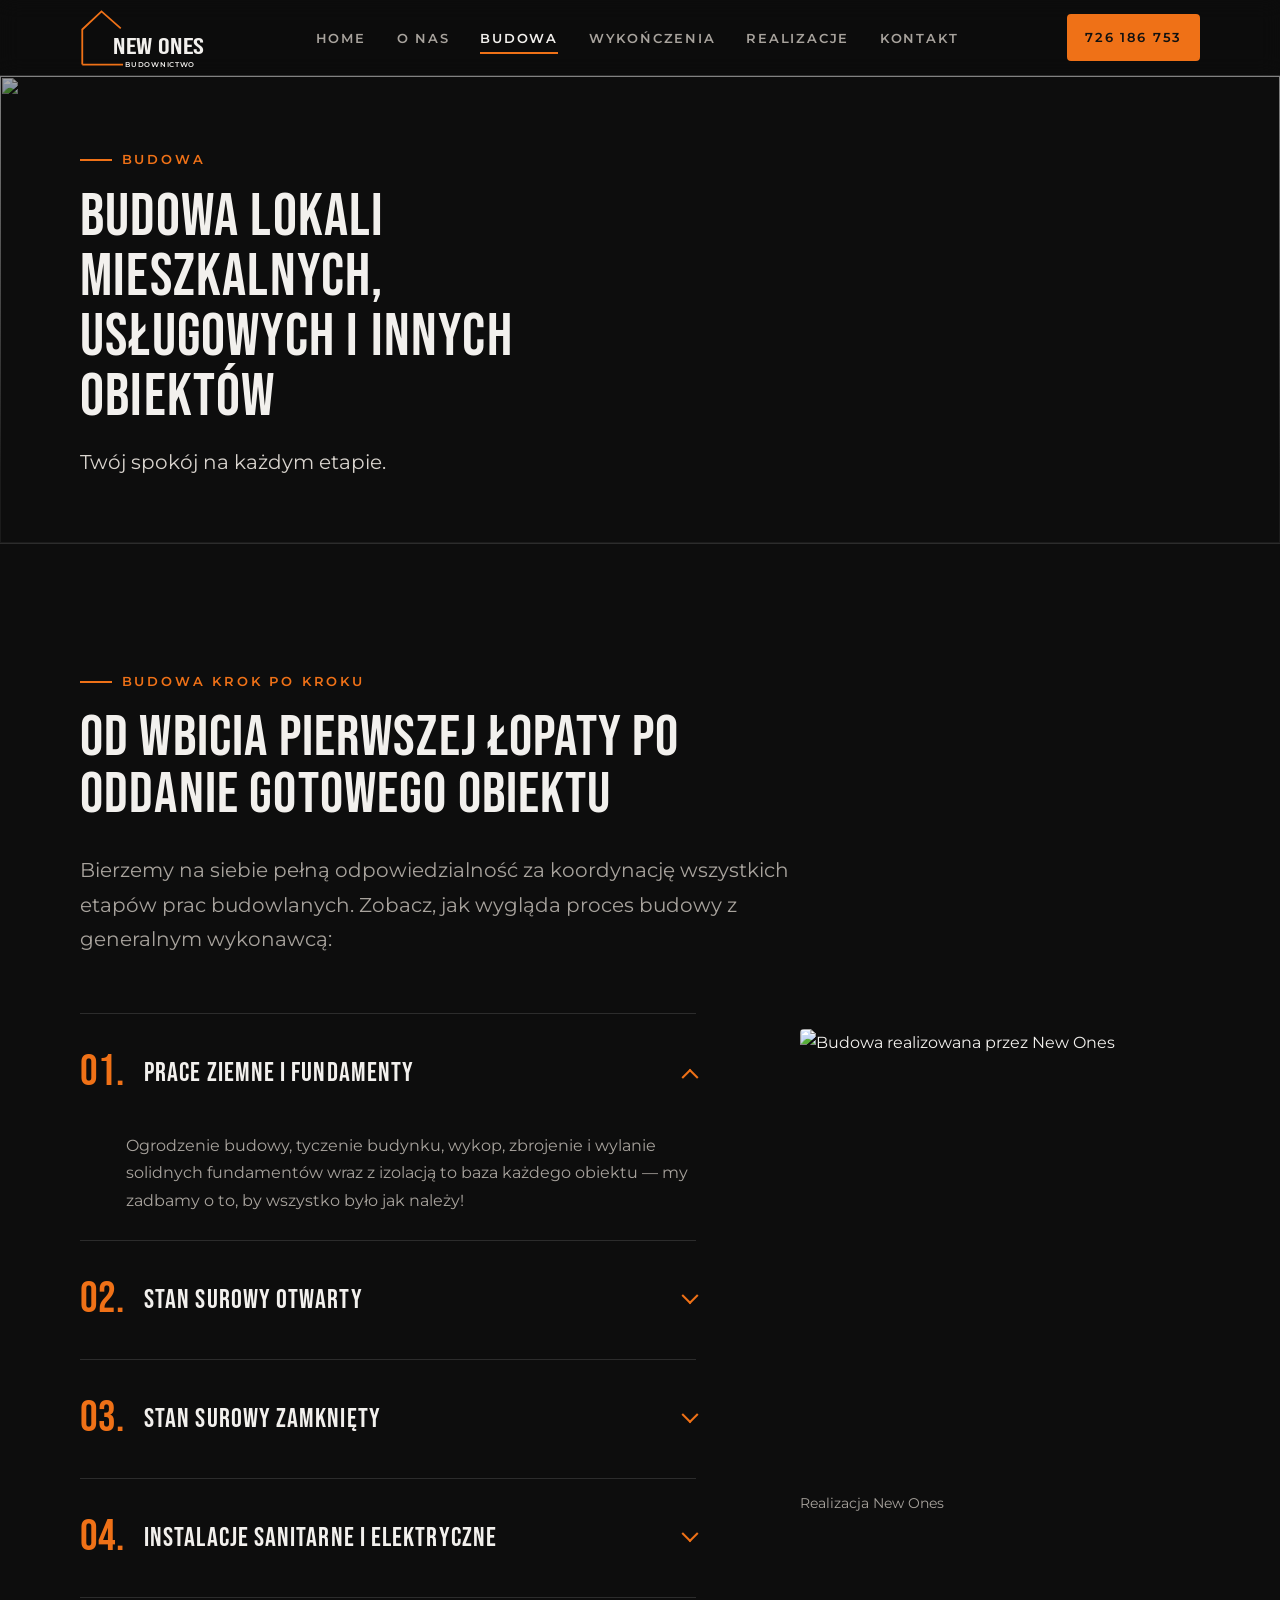
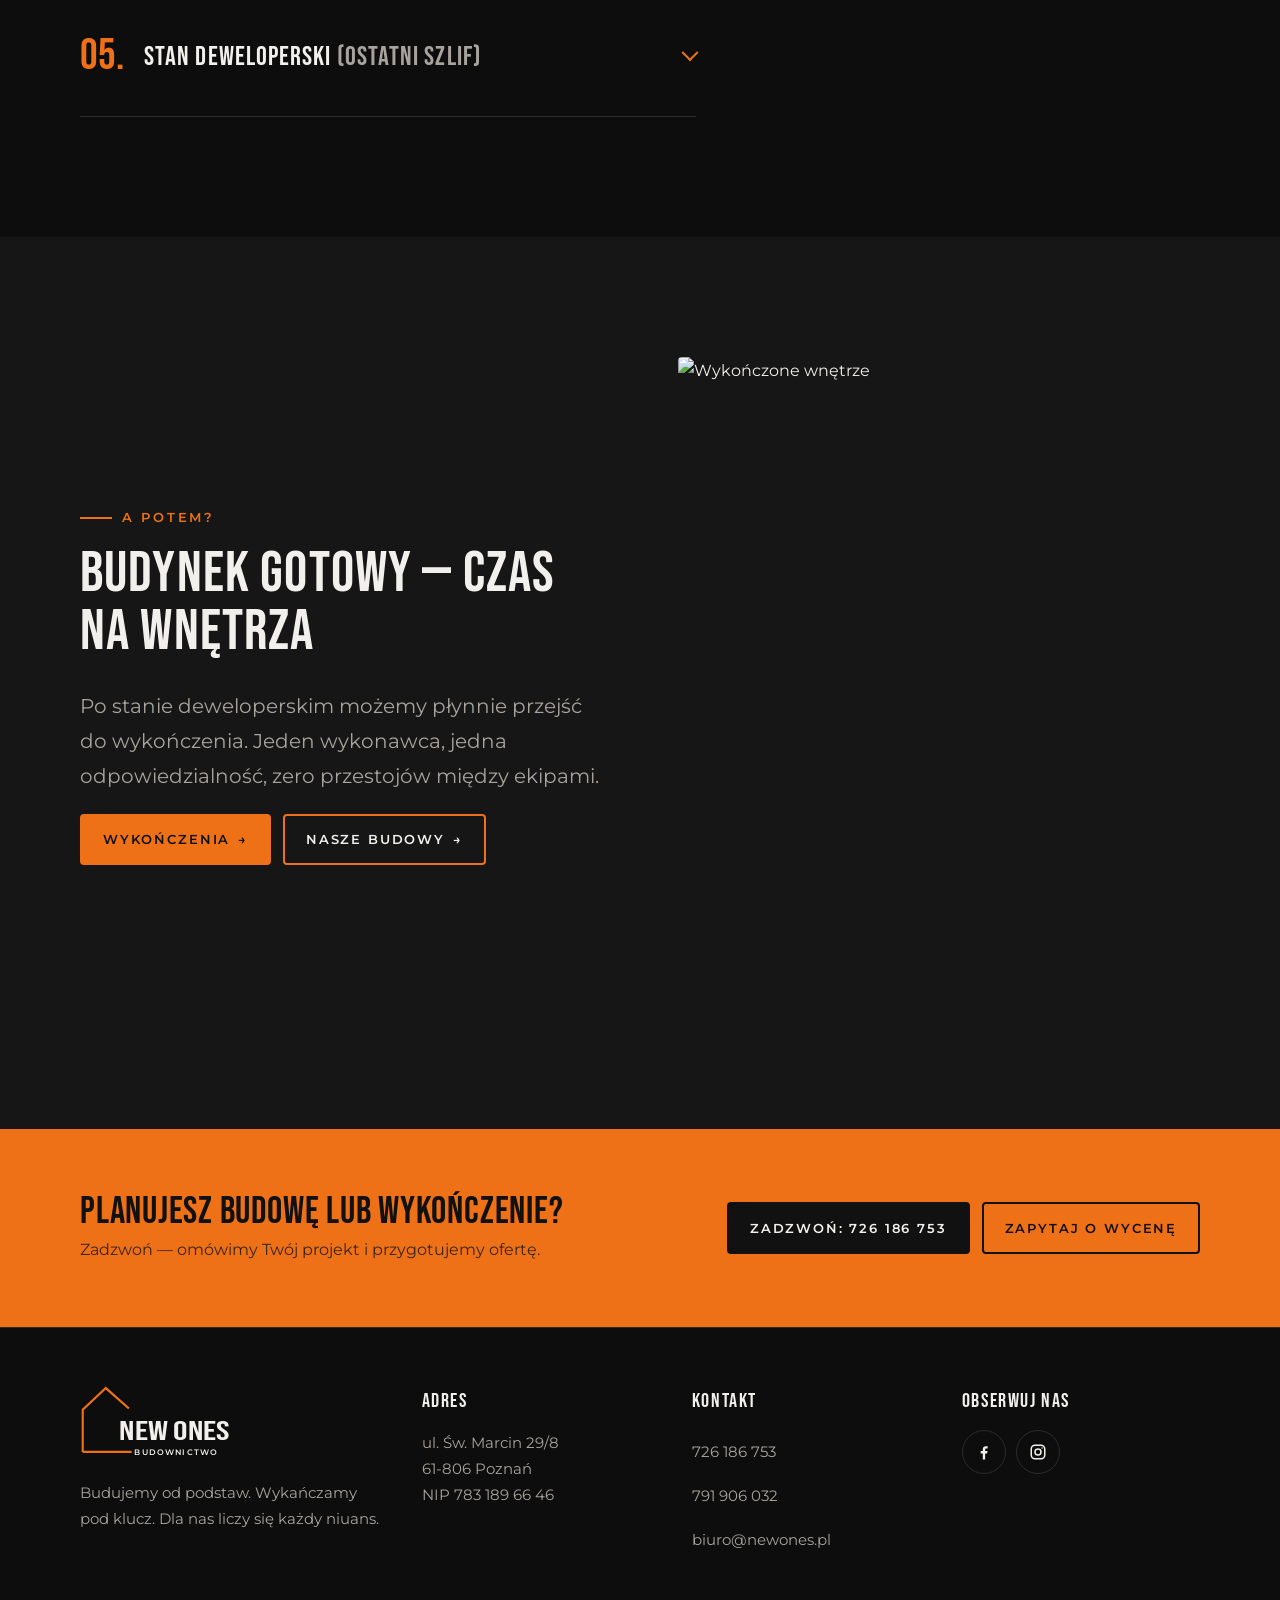
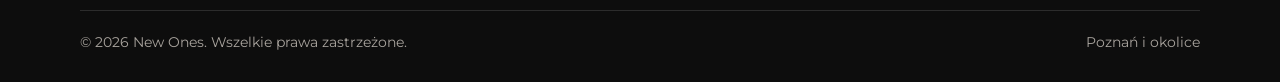
==== commit f69854ba: "UX pass: mobile contact bar, CTAs, legibility and accessibility Conversion - Sticky "Zadzwoń / Zapyt" ====
--- a/budowa.html
+++ b/budowa.html
@@ -38,7 +38,7 @@
   <main id="main">
     <!-- UWAGA: zdjęcia poglądowe z Unsplash (licencja Unsplash) — do podmiany na zdjęcia realizacji New Ones -->
     <section class="page-hero">
-      <div class="page-hero__bg"><img src="https://images.unsplash.com/photo-1630298465577-3924a8b0e110?auto=format&fit=crop&w=1800&q=75" alt=""></div>
+      <div class="page-hero__bg"><img src="https://images.unsplash.com/photo-1630298465577-3924a8b0e110?auto=format&fit=crop&w=1800&q=75" alt="" srcset="https://images.unsplash.com/photo-1630298465577-3924a8b0e110?auto=format&amp;fit=crop&amp;w=640&amp;q=75 640w, https://images.unsplash.com/photo-1630298465577-3924a8b0e110?auto=format&amp;fit=crop&amp;w=1024&amp;q=75 1024w, https://images.unsplash.com/photo-1630298465577-3924a8b0e110?auto=format&amp;fit=crop&amp;w=1440&amp;q=75 1440w, https://images.unsplash.com/photo-1630298465577-3924a8b0e110?auto=format&amp;fit=crop&amp;w=1920&amp;q=75 1920w" sizes="100vw" decoding="async"></div>
       <div class="wrap">
         <span class="eyebrow">Budowa</span>
         <h1>Budowa lokali mieszkalnych, usługowych i innych obiektów</h1>
@@ -78,7 +78,7 @@
             </details>
           </div>
           <figure class="process__aside">
-            <img src="https://images.unsplash.com/photo-1563166423-482a8c14b2d6?auto=format&fit=crop&w=1800&q=75" alt="Budowa realizowana przez New Ones" loading="lazy">
+            <img src="https://images.unsplash.com/photo-1563166423-482a8c14b2d6?auto=format&fit=crop&w=1800&q=75" alt="Budowa realizowana przez New Ones" loading="lazy" srcset="https://images.unsplash.com/photo-1563166423-482a8c14b2d6?auto=format&amp;fit=crop&amp;w=640&amp;q=75 640w, https://images.unsplash.com/photo-1563166423-482a8c14b2d6?auto=format&amp;fit=crop&amp;w=1024&amp;q=75 1024w, https://images.unsplash.com/photo-1563166423-482a8c14b2d6?auto=format&amp;fit=crop&amp;w=1440&amp;q=75 1440w, https://images.unsplash.com/photo-1563166423-482a8c14b2d6?auto=format&amp;fit=crop&amp;w=1920&amp;q=75 1920w" sizes="(max-width: 900px) 100vw, 50vw" decoding="async">
             <figcaption>Realizacja New Ones</figcaption>
           </figure>
         </div>
@@ -97,7 +97,20 @@
           </div>
         </div>
         <div class="split__media">
-          <img src="https://images.unsplash.com/photo-1757924461488-ef9ad0670978?auto=format&fit=crop&w=1800&q=75" alt="Wykończone wnętrze" loading="lazy">
+          <img src="https://images.unsplash.com/photo-1757924461488-ef9ad0670978?auto=format&fit=crop&w=1800&q=75" alt="Wykończone wnętrze" loading="lazy" srcset="https://images.unsplash.com/photo-1757924461488-ef9ad0670978?auto=format&amp;fit=crop&amp;w=640&amp;q=75 640w, https://images.unsplash.com/photo-1757924461488-ef9ad0670978?auto=format&amp;fit=crop&amp;w=1024&amp;q=75 1024w, https://images.unsplash.com/photo-1757924461488-ef9ad0670978?auto=format&amp;fit=crop&amp;w=1440&amp;q=75 1440w, https://images.unsplash.com/photo-1757924461488-ef9ad0670978?auto=format&amp;fit=crop&amp;w=1920&amp;q=75 1920w" sizes="(max-width: 900px) 100vw, 50vw" decoding="async">
+        </div>
+      </div>
+    </section>
+
+    <section class="cta-band">
+      <div class="wrap">
+        <div>
+          <h2>Planujesz budowę lub wykończenie?</h2>
+          <p>Zadzwoń — omówimy Twój projekt i przygotujemy ofertę.</p>
+        </div>
+        <div class="btn-row">
+          <a class="btn" href="tel:+48726186753">Zadzwoń: 726 186 753</a>
+          <a class="btn btn--ghost" href="mailto:biuro@newones.pl?subject=Zapytanie%20o%20wycen%C4%99%20%E2%80%94%20strona%20www&amp;body=Dzie%C5%84%20dobry%2C%0A%0Aprosz%C4%99%20o%20wycen%C4%99%20prac%3A%0A-%20lokalizacja%20inwestycji%3A%0A-%20rodzaj%20prac%20%28budowa%20/%20wyko%C5%84czenie%20/%20oba%29%3A%0A-%20metra%C5%BC%3A%0A-%20stan%20obecny%20%28np.%20stan%20deweloperski%29%3A%0A-%20planowany%20termin%20rozpocz%C4%99cia%3A%0A%0ATelefon%20kontaktowy%3A%0A">Zapytaj o wycenę</a>
         </div>
       </div>
     </section>
@@ -113,11 +126,11 @@
           <p class="footer-tagline">Budujemy od podstaw. Wykańczamy pod klucz. Dla nas liczy się każdy niuans.</p>
         </div>
         <div>
-          <h4>Adres</h4>
+          <p class="footer-title">Adres</p>
           <address>ul. Św. Marcin 29/8<br>61-806 Poznań<br>NIP 783 189 66 46</address>
         </div>
         <div>
-          <h4>Kontakt</h4>
+          <p class="footer-title">Kontakt</p>
           <ul>
             <li><a href="tel:+48726186753">726 186 753</a></li>
             <li><a href="tel:+48791906032">791 906 032</a></li>
@@ -125,7 +138,7 @@
           </ul>
         </div>
         <div>
-          <h4>Obserwuj nas</h4>
+          <p class="footer-title">Obserwuj nas</p>
           <div class="socials">
             <a href="https://www.facebook.com/p/New-Ones-61559573675884/" target="_blank" rel="noopener" aria-label="Facebook"><svg viewBox="0 0 24 24" fill="currentColor"><path d="M13.5 22v-8h2.7l.4-3.2h-3.1V8.8c0-.9.3-1.5 1.6-1.5h1.7V4.4c-.3 0-1.3-.1-2.4-.1-2.4 0-4 1.5-4 4.1v2.4H7.6V14h2.8v8h3.1z"/></svg></a>
             <a href="https://www.instagram.com/new_ones_poznan/" target="_blank" rel="noopener" aria-label="Instagram"><svg viewBox="0 0 24 24" fill="none" stroke="currentColor" stroke-width="2"><rect x="3" y="3" width="18" height="18" rx="5"/><circle cx="12" cy="12" r="4"/><circle cx="17.5" cy="6.5" r="1" fill="currentColor" stroke="none"/></svg></a>
@@ -139,6 +152,11 @@
     </div>
   </footer>
 
+  <nav class="mobile-bar" aria-label="Szybki kontakt">
+    <a class="btn" href="tel:+48726186753">Zadzwoń</a>
+    <a class="btn btn--ghost" href="mailto:biuro@newones.pl?subject=Zapytanie%20o%20wycen%C4%99%20%E2%80%94%20strona%20www&amp;body=Dzie%C5%84%20dobry%2C%0A%0Aprosz%C4%99%20o%20wycen%C4%99%20prac%3A%0A-%20lokalizacja%20inwestycji%3A%0A-%20rodzaj%20prac%20%28budowa%20/%20wyko%C5%84czenie%20/%20oba%29%3A%0A-%20metra%C5%BC%3A%0A-%20stan%20obecny%20%28np.%20stan%20deweloperski%29%3A%0A-%20planowany%20termin%20rozpocz%C4%99cia%3A%0A%0ATelefon%20kontaktowy%3A%0A">Zapytaj o wycenę</a>
+  </nav>
+
   <script src="assets/js/main.js" defer></script>
 </body>
 </html>
--- a/assets/css/style.css
+++ b/assets/css/style.css
@@ -77,8 +77,8 @@
   gap: .75em;
   font-family: var(--font-body);
   font-weight: 600;
-  font-size: .72rem;
-  letter-spacing: .24em;
+  font-size: .8rem;
+  letter-spacing: .22em;
   text-transform: uppercase;
   color: var(--orange);
   margin-bottom: 1rem;
@@ -101,7 +101,7 @@
   padding: .95em 1.6em;
   font-family: var(--font-body);
   font-weight: 600;
-  font-size: .78rem;
+  font-size: .82rem;
   letter-spacing: .14em;
   text-transform: uppercase;
   text-decoration: none;
@@ -154,8 +154,8 @@
   position: relative;
   font-family: var(--font-body);
   font-weight: 600;
-  font-size: .76rem;
-  letter-spacing: .16em;
+  font-size: .8rem;
+  letter-spacing: .14em;
   text-transform: uppercase;
   text-decoration: none;
   color: var(--muted);
@@ -172,7 +172,7 @@
   background: var(--orange);
 }
 .header-cta { display: inline-flex; }
-.header-cta .btn { padding: .8em 1.2em; font-size: .74rem; }
+.header-cta .btn { padding: .8em 1.2em; font-size: .82rem; }
 
 .nav-toggle {
   display: none;
@@ -239,21 +239,28 @@
 .hero h1 { margin-bottom: .4em; }
 .hero h1 .accent { display: block; }
 .hero__text .lead { margin-bottom: 2rem; }
+/* Ukośne cięcie zdjęcia z cienką pomarańczową linią (nawiązanie do dachu z logo).
+   Rysowane SVG osadzonym w HTML: renderuje się wektorowo w pełnej rozdzielczości ekranu,
+   a linia ma stałą grubość 2px dzięki vector-effect: non-scaling-stroke. */
 .hero__media { position: relative; overflow: hidden; }
 .hero__media img { width: 100%; height: 100%; object-fit: cover; }
-.hero__media::before {
-  content: "";
+.hero__cut {
   position: absolute;
-  inset: 0;
-  background: linear-gradient(90deg, var(--bg) 0%, transparent 18%);
   z-index: 1;
-}
+  display: block;
+  pointer-events: none;
+  overflow: visible;
+}
+.hero__cut--side { top: 0; bottom: 0; left: -1px; width: 15%; height: 100%; }
+.hero__cut--bottom { display: none; }
 
 @media (max-width: 900px) {
   .hero { grid-template-columns: 1fr; min-height: 0; max-height: none; }
   .hero__media { order: -1; aspect-ratio: 16 / 10; }
-  .hero__media::before { background: linear-gradient(0deg, var(--bg) 0%, transparent 35%); }
-  .hero__text { padding: 8px var(--gutter) 56px; }
+  /* na telefonie skos idzie po dolnej krawędzi */
+  .hero__cut--side { display: none; }
+  .hero__cut--bottom { display: block; left: 0; right: 0; bottom: -1px; width: 100%; height: 12%; }
+  .hero__text { padding: 28px var(--gutter) 56px; }
 }
 
 /* ---------- Page hero (podstrony) ---------- */
@@ -299,7 +306,7 @@
   transition: border-color .25s, transform .25s;
 }
 a.tile:hover { border-color: var(--orange); }
-.tile h3 { margin: 0; position: relative; z-index: 1; }
+.tile h2, .tile h3 { margin: 0; position: relative; z-index: 1; }
 .tile p { position: relative; z-index: 1; margin: .5em 0 0; color: var(--muted); font-size: .95rem; }
 .tile__img { position: absolute; inset: 0; }
 .tile__img img { width: 100%; height: 100%; object-fit: cover; transition: transform .6s ease; }
@@ -308,8 +315,9 @@
   content: "";
   position: absolute;
   inset: 0;
-  background: linear-gradient(180deg, transparent 30%, rgba(0,0,0,.85) 100%);
-}
+  background: linear-gradient(180deg, rgba(0,0,0,.1) 25%, rgba(0,0,0,.92) 100%);
+}
+.tile__img ~ p { color: #e6e1da; }
 .tile--orange { background: var(--orange); color: #111; border-color: var(--orange); justify-content: center; text-align: center; }
 .tile--orange p { color: #2a1a0e; }
 a.tile--orange:hover { background: var(--orange-bright); }
@@ -323,10 +331,26 @@
   transition: transform .25s;
 }
 a.tile:hover .tile__arrow { transform: translateX(4px); }
+/* strzałka na zdjęciu: ciemne kółko, żeby była widoczna także na jasnych zdjęciach */
+.tile__img ~ .tile__arrow {
+  top: 16px;
+  right: 16px;
+  width: 44px;
+  height: 44px;
+  display: flex;
+  align-items: center;
+  justify-content: center;
+  font-size: 1.25rem;
+  border-radius: 50%;
+  background: rgba(0, 0, 0, .55);
+  backdrop-filter: blur(4px);
+}
 
 .tile--build { grid-column: span 7; grid-row: span 2; min-height: 420px; }
 .tile--finish { grid-column: span 5; grid-row: span 2; }
 .tile--about { grid-column: span 4; }
+/* małe kafelki: tytuł u góry, żeby wszystkie były wyrównane niezależnie od długości opisu */
+.tile--about, .tile--gallery, .tile--contact { justify-content: flex-start; padding-right: 64px; }
 .tile--gallery { grid-column: span 4; }
 .tile--contact { grid-column: span 4; }
 .tile--about h3, .tile--gallery h3, .tile--contact h3 { font-size: 1.6rem; }
@@ -429,8 +453,8 @@
   padding: .2em .6em;
   font-family: var(--font-body);
   font-weight: 600;
-  font-size: .6rem;
-  letter-spacing: .14em;
+  font-size: .75rem;
+  letter-spacing: .12em;
   vertical-align: middle;
   background: var(--orange);
   color: #111;
@@ -449,7 +473,7 @@
 }
 .person img { width: 100%; aspect-ratio: 4 / 5; object-fit: cover; border-radius: var(--radius); margin-bottom: 20px; }
 .person h3 { margin-bottom: .2em; }
-.person__role { font-family: var(--font-body); font-weight: 600; letter-spacing: .16em; text-transform: uppercase; color: var(--orange); font-size: .72rem; margin-bottom: 1em; }
+.person__role { font-family: var(--font-body); font-weight: 600; letter-spacing: .16em; text-transform: uppercase; color: var(--orange); font-size: .8rem; margin-bottom: 1em; }
 .person p { color: var(--muted); }
 @media (max-width: 700px) { .people { grid-template-columns: 1fr; } }
 
@@ -462,8 +486,8 @@
   border: 1px solid var(--line);
 }
 .value { background: var(--bg); padding: 32px 28px; }
-.value__num { font-family: var(--font-head); color: var(--orange); font-size: 1.6rem; letter-spacing: .14em; margin-bottom: .8em; display: block; }
-.value h3 { font-size: 1.25rem; }
+.value__num { font-family: var(--font-head); color: var(--orange); font-size: 1.25rem; letter-spacing: .1em; margin-bottom: .6em; display: block; }
+.value h3 { font-size: clamp(1.6rem, 2.2vw, 1.9rem); margin-bottom: .35em; }
 .value p { color: var(--muted); margin: 0; font-size: .98rem; }
 @media (max-width: 800px) { .values { grid-template-columns: 1fr; } }
 
@@ -474,7 +498,7 @@
   gap: 16px;
 }
 .chooser .tile { min-height: clamp(260px, 38vw, 440px); }
-.chooser .tile h3 { font-size: clamp(1.8rem, 3.5vw, 2.8rem); }
+.chooser .tile h2, .chooser .tile h3 { font-size: clamp(1.8rem, 3.5vw, 2.8rem); }
 @media (max-width: 700px) { .chooser { grid-template-columns: 1fr; } }
 
 .gallery-head {
@@ -486,7 +510,7 @@
   margin-bottom: 32px;
 }
 .gallery-head h2 { margin: 0; }
-.gallery-switch { font-family: var(--font-body); font-weight: 600; letter-spacing: .14em; text-transform: uppercase; font-size: .72rem; color: var(--muted); text-decoration: none; }
+.gallery-switch { font-family: var(--font-body); font-weight: 600; letter-spacing: .14em; text-transform: uppercase; font-size: .8rem; color: var(--muted); text-decoration: none; display: inline-flex; align-items: center; min-height: 44px; }
 .gallery-switch:hover { color: var(--orange); }
 
 .gallery {
@@ -494,6 +518,7 @@
   grid-template-columns: repeat(auto-fill, minmax(260px, 1fr));
   gap: 12px;
 }
+@media (max-width: 600px) { .gallery { grid-template-columns: 1fr 1fr; gap: 8px; } }
 .gallery button {
   padding: 0;
   border: 0;
@@ -551,7 +576,7 @@
   border-radius: var(--radius);
   padding: 32px 28px;
 }
-.contact-card h3 { font-size: 1.3rem; margin-bottom: .8em; }
+.contact-card h2, .contact-card h3 { font-size: 1.3rem; margin-bottom: .8em; }
 .contact-card p { margin: 0 0 .4em; color: var(--muted); }
 .contact-link {
   display: flex;
@@ -601,9 +626,11 @@
   grid-template-columns: 1.3fr 1fr 1fr 1fr;
   gap: 32px;
 }
+.footer-title { font-family: var(--font-head); font-size: 1.25rem; letter-spacing: .08em; color: var(--text); margin: 0 0 .6em; }
 .footer-grid h4 { font-size: 1.25rem; letter-spacing: .08em; color: var(--text); margin-bottom: 1em; }
 .footer-grid ul { list-style: none; margin: 0; padding: 0; }
-.footer-grid li { margin-bottom: .4em; }
+.footer-grid li { margin-bottom: 0; }
+.footer-grid li a { display: inline-flex; align-items: center; min-height: 44px; }
 .footer-grid a { text-decoration: none; }
 .footer-grid a:hover { color: var(--orange-bright); }
 .footer-grid address { font-style: normal; }
@@ -654,3 +681,28 @@
   html { scroll-behavior: auto; }
   *, *::before, *::after { transition: none !important; }
 }
+
+/* ---------- Pasek kontaktu na telefonie ---------- */
+.mobile-bar { display: none; }
+@media (max-width: 900px) {
+  .mobile-bar {
+    display: grid;
+    grid-template-columns: 1fr 1fr;
+    gap: 10px;
+    position: fixed;
+    left: 0;
+    right: 0;
+    bottom: 0;
+    z-index: 60;
+    padding: 10px 12px calc(10px + env(safe-area-inset-bottom));
+    background: rgba(13, 13, 13, .96);
+    border-top: 1px solid var(--line);
+    backdrop-filter: blur(8px);
+  }
+  .mobile-bar .btn { justify-content: center; padding: 1.05em .5em; letter-spacing: .06em; white-space: nowrap; }
+  body { padding-bottom: 80px; }
+}
+
+/* ---------- Wycena ---------- */
+.quote-hint { margin-top: 24px; color: var(--muted); }
+.quote-hint .btn { margin-top: 12px; }
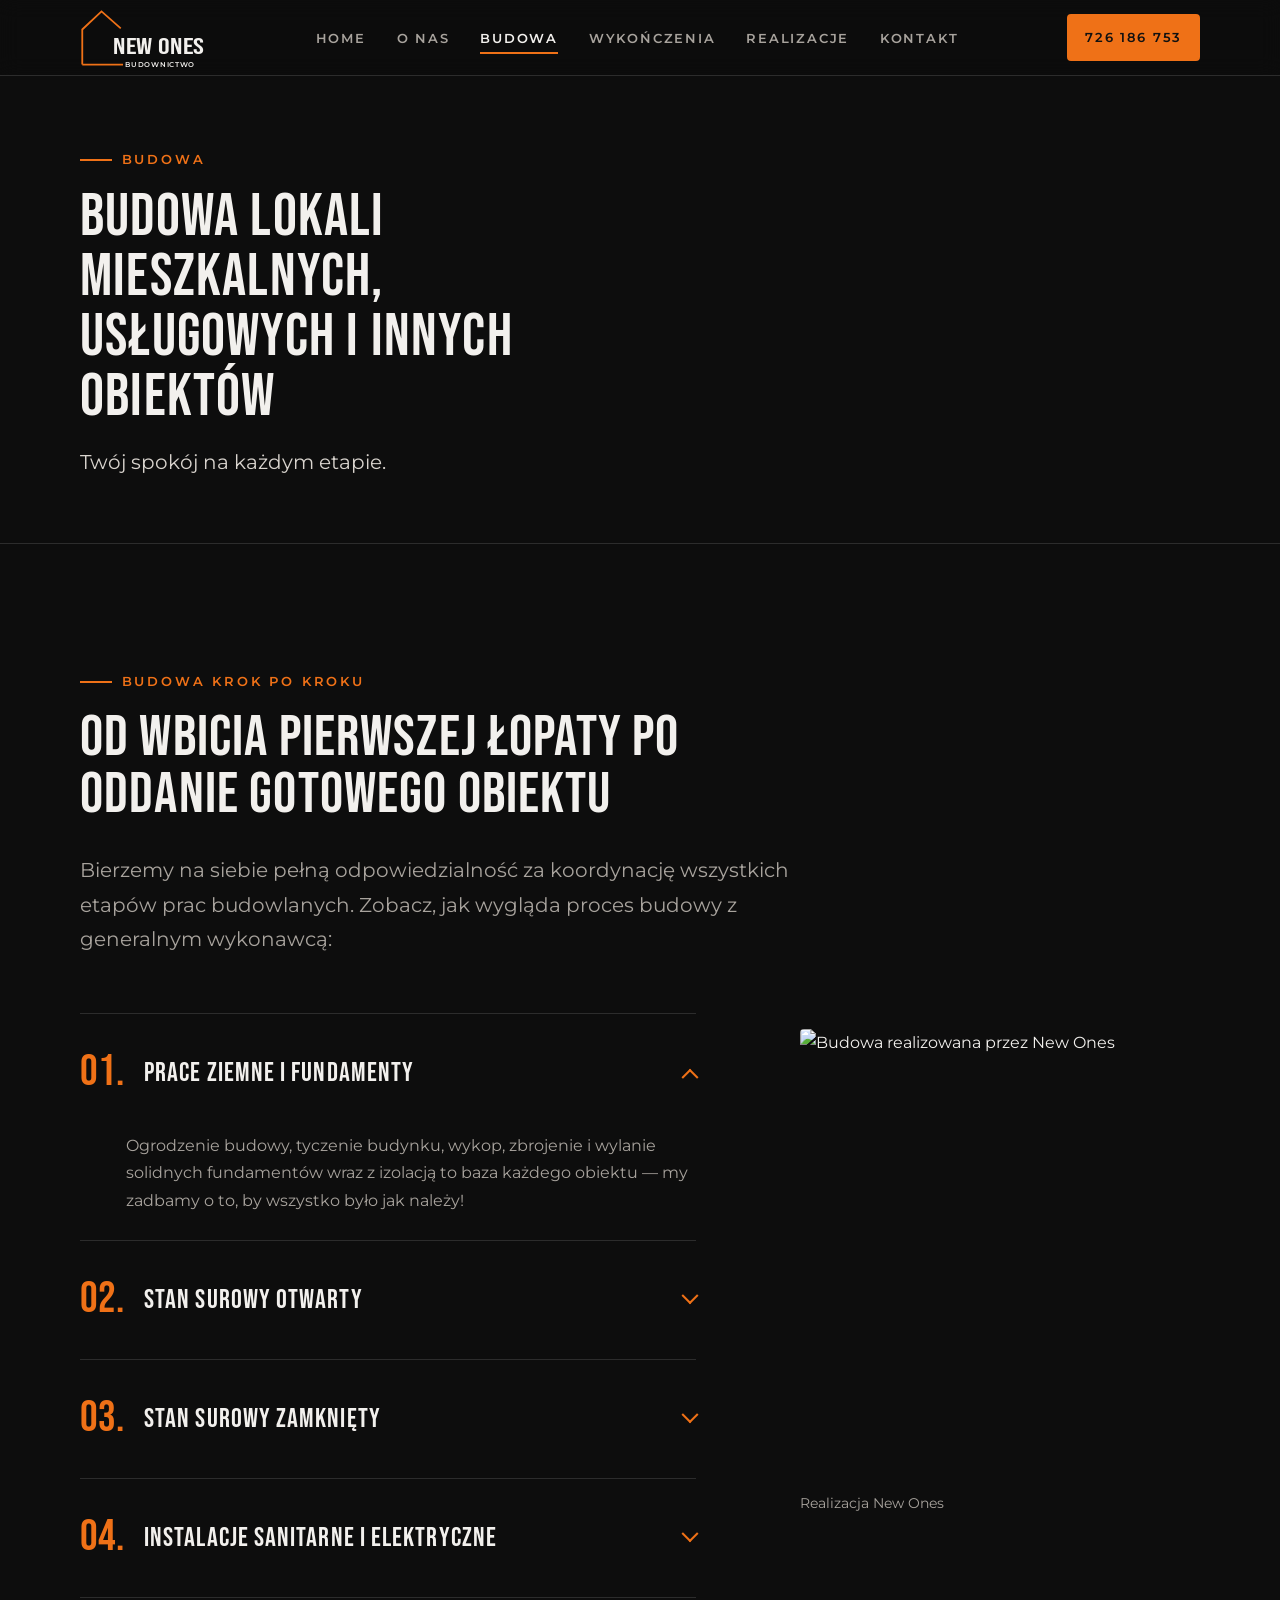
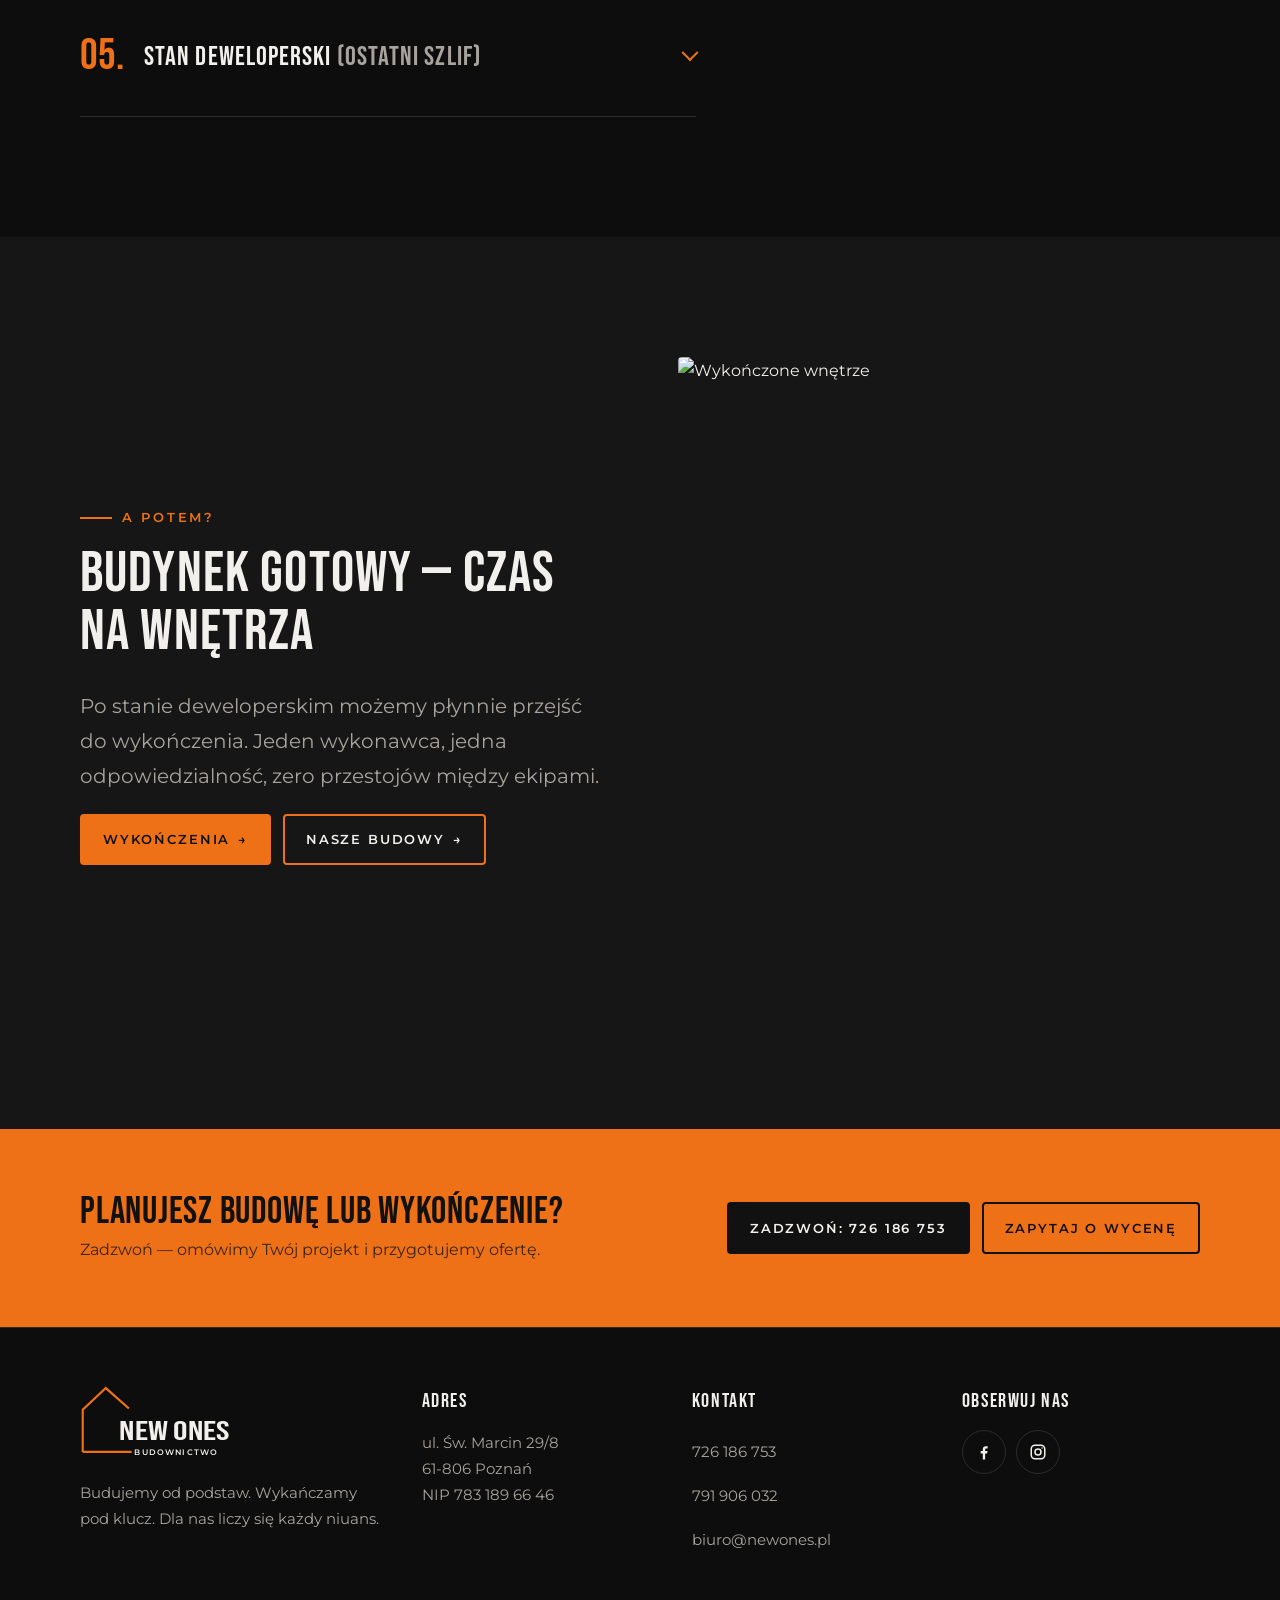
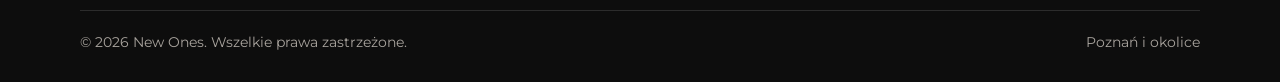
==== commit d46665f5: "Subtler mobile menu animation without overlapping the logo The menu used to slide down from above th" ====
--- a/budowa.html
+++ b/budowa.html
@@ -10,7 +10,7 @@
   <link rel="preconnect" href="https://fonts.googleapis.com">
   <link rel="preconnect" href="https://fonts.gstatic.com" crossorigin>
   <link href="https://fonts.googleapis.com/css2?family=Bebas+Neue&family=Montserrat:wght@400;500;600&display=swap" rel="stylesheet">
-  <link rel="stylesheet" href="assets/css/style.css">
+  <link rel="stylesheet" href="assets/css/style.css?v=3">
 </head>
 <body>
   <a class="skip-link" href="#main">Przejdź do treści</a>
@@ -157,6 +157,6 @@
     <a class="btn btn--ghost" href="mailto:biuro@newones.pl?subject=Zapytanie%20o%20wycen%C4%99%20%E2%80%94%20strona%20www&amp;body=Dzie%C5%84%20dobry%2C%0A%0Aprosz%C4%99%20o%20wycen%C4%99%20prac%3A%0A-%20lokalizacja%20inwestycji%3A%0A-%20rodzaj%20prac%20%28budowa%20/%20wyko%C5%84czenie%20/%20oba%29%3A%0A-%20metra%C5%BC%3A%0A-%20stan%20obecny%20%28np.%20stan%20deweloperski%29%3A%0A-%20planowany%20termin%20rozpocz%C4%99cia%3A%0A%0ATelefon%20kontaktowy%3A%0A">Zapytaj o wycenę</a>
   </nav>
 
-  <script src="assets/js/main.js" defer></script>
+  <script src="assets/js/main.js?v=2" defer></script>
 </body>
 </html>
--- a/assets/css/style.css
+++ b/assets/css/style.css
@@ -198,20 +198,46 @@
 @media (max-width: 900px) {
   .nav-toggle { display: block; }
   .header-cta { display: none; }
+  /* Panel menu pojawia się pod nagłówkiem (nie przejeżdża przez logo):
+     delikatne pojawienie + przesunięcie o kilka px, pozycje wjeżdżają po kolei. */
   .nav {
     position: fixed;
-    inset: var(--header-h) 0 auto 0;
+    top: var(--header-h);
+    left: 0;
+    right: 0;
+    height: calc(100vh - var(--header-h));
+    height: calc(100dvh - var(--header-h));
+    overflow-y: auto;
     background: var(--bg);
-    border-bottom: 1px solid var(--line);
-    transform: translateY(-120%);
-    transition: transform .3s ease;
-    z-index: -1;
+    opacity: 0;
+    visibility: hidden;
+    transform: translateY(-8px);
+    transition: opacity .25s ease, transform .25s ease, visibility 0s linear .25s;
   }
-  .nav-open .nav { transform: translateY(0); }
+  .nav-open .nav {
+    opacity: 1;
+    visibility: visible;
+    transform: none;
+    transition: opacity .25s ease, transform .25s ease, visibility 0s;
+  }
   .nav ul { flex-direction: column; gap: 0; padding: 8px var(--gutter) 24px; }
-  .nav a { display: block; padding: 14px 0; font-size: .9rem; border-bottom: 1px solid var(--line); }
+  .nav li {
+    opacity: 0;
+    transform: translateY(-6px);
+    transition: opacity .3s ease, transform .3s ease;
+  }
+  .nav-open .nav li { opacity: 1; transform: none; }
+  .nav-open .nav li:nth-child(2) { transition-delay: .03s; }
+  .nav-open .nav li:nth-child(3) { transition-delay: .06s; }
+  .nav-open .nav li:nth-child(4) { transition-delay: .09s; }
+  .nav-open .nav li:nth-child(5) { transition-delay: .12s; }
+  .nav-open .nav li:nth-child(6) { transition-delay: .15s; }
+  .nav a { display: block; padding: 16px 0; font-size: .9rem; border-bottom: 1px solid var(--line); }
   .nav a[aria-current="page"]::after { display: none; }
   .nav a[aria-current="page"] { color: var(--orange); }
+  /* gdy menu otwarte: nagłówek nieprzezroczysty, strona pod spodem się nie przewija */
+  .nav-open .site-header { background: var(--bg); }
+  body.nav-open { overflow: hidden; }
 }
 
 /* ---------- Hero (home) ---------- */
@@ -533,36 +559,76 @@
 .gallery button:focus-visible { outline: 2px solid var(--orange); outline-offset: 2px; }
 
 /* Lightbox */
+/* Układ: zdjęcie na środku, pod nim pasek „‹ 3 / 8 ›”, zamykanie w prawym górnym rogu.
+   Przyciski nie zasłaniają zdjęcia; na telefonie można też przesuwać palcem. */
 .lightbox {
   width: 100vw;
   height: 100vh;
+  height: 100dvh;
   max-width: none;
   max-height: none;
   margin: 0;
   padding: 0;
   border: 0;
-  background: rgba(0, 0, 0, .94);
+  background: rgba(0, 0, 0, .95);
   color: var(--text);
+  overscroll-behavior: contain;
 }
 .lightbox::backdrop { background: rgba(0, 0, 0, .9); }
-.lightbox[open] { display: flex; align-items: center; justify-content: center; }
-.lightbox img { max-width: 92vw; max-height: 86vh; object-fit: contain; }
+.lightbox[open] { display: flex; flex-direction: column; }
+.lightbox__stage {
+  flex: 1;
+  min-height: 0;
+  display: flex;
+  align-items: center;
+  justify-content: center;
+  padding: 64px 16px 8px;
+}
+.lightbox__stage img {
+  max-width: 100%;
+  max-height: 100%;
+  object-fit: contain;
+  user-select: none;
+  -webkit-user-drag: none;
+}
+.lightbox__bar {
+  display: flex;
+  align-items: center;
+  justify-content: center;
+  gap: 20px;
+  padding: 12px 16px calc(20px + env(safe-area-inset-bottom));
+}
 .lightbox button {
-  position: absolute;
-  background: rgba(255,255,255,.06);
-  border: 1px solid var(--line);
+  display: grid;
+  place-items: center;
+  width: 48px;
+  height: 48px;
+  padding: 0;
+  border: 1px solid rgba(255, 255, 255, .22);
+  border-radius: 50%;
+  background: rgba(255, 255, 255, .04);
   color: var(--text);
-  width: 52px;
-  height: 52px;
-  font-size: 1.6rem;
   cursor: pointer;
-  border-radius: 50%;
-}
-.lightbox button:hover { border-color: var(--orange); color: var(--orange); }
-.lightbox__close { top: 20px; right: 20px; }
-.lightbox__prev { left: 20px; top: 50%; transform: translateY(-50%); }
-.lightbox__next { right: 20px; top: 50%; transform: translateY(-50%); }
-.lightbox__count { position: absolute; bottom: 20px; left: 50%; transform: translateX(-50%); font-family: var(--font-body); font-size: .8rem; letter-spacing: .14em; color: var(--muted); }
+  -webkit-tap-highlight-color: transparent;
+  transition: border-color .2s, color .2s, background .2s;
+}
+.lightbox button svg { width: 20px; height: 20px; fill: none; stroke: currentColor; stroke-width: 2; stroke-linecap: round; stroke-linejoin: round; }
+.lightbox button:focus { outline: none; }
+.lightbox button:focus-visible { outline: 2px solid var(--orange); outline-offset: 3px; }
+@media (hover: hover) {
+  .lightbox button:hover { border-color: var(--orange); color: var(--orange); }
+}
+.lightbox button:active { background: rgba(255, 255, 255, .12); }
+.lightbox__close { position: absolute; top: 12px; right: 12px; border-color: transparent; background: transparent; }
+.lightbox__count {
+  min-width: 5ch;
+  text-align: center;
+  font-family: var(--font-body);
+  font-size: .85rem;
+  letter-spacing: .12em;
+  color: var(--muted);
+  font-variant-numeric: tabular-nums;
+}
 
 /* ---------- Contact ---------- */
 .contact-grid {
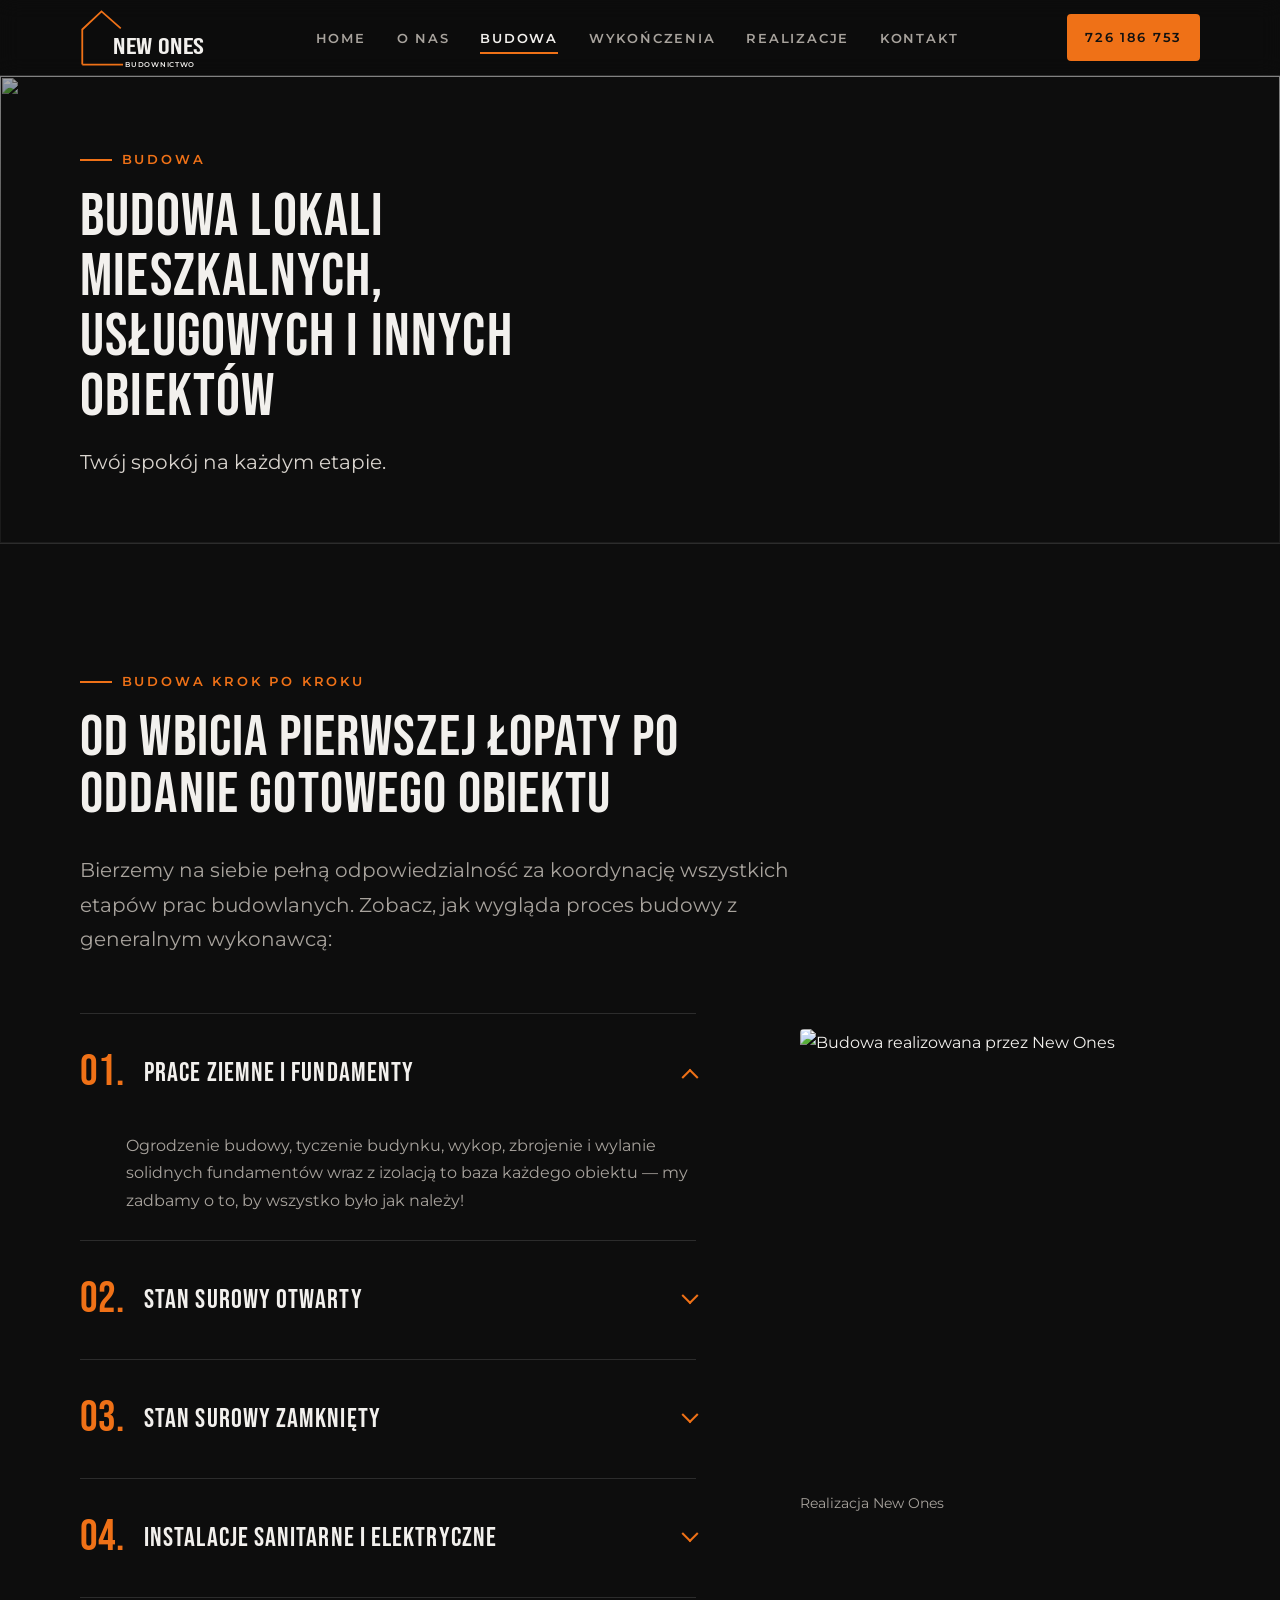
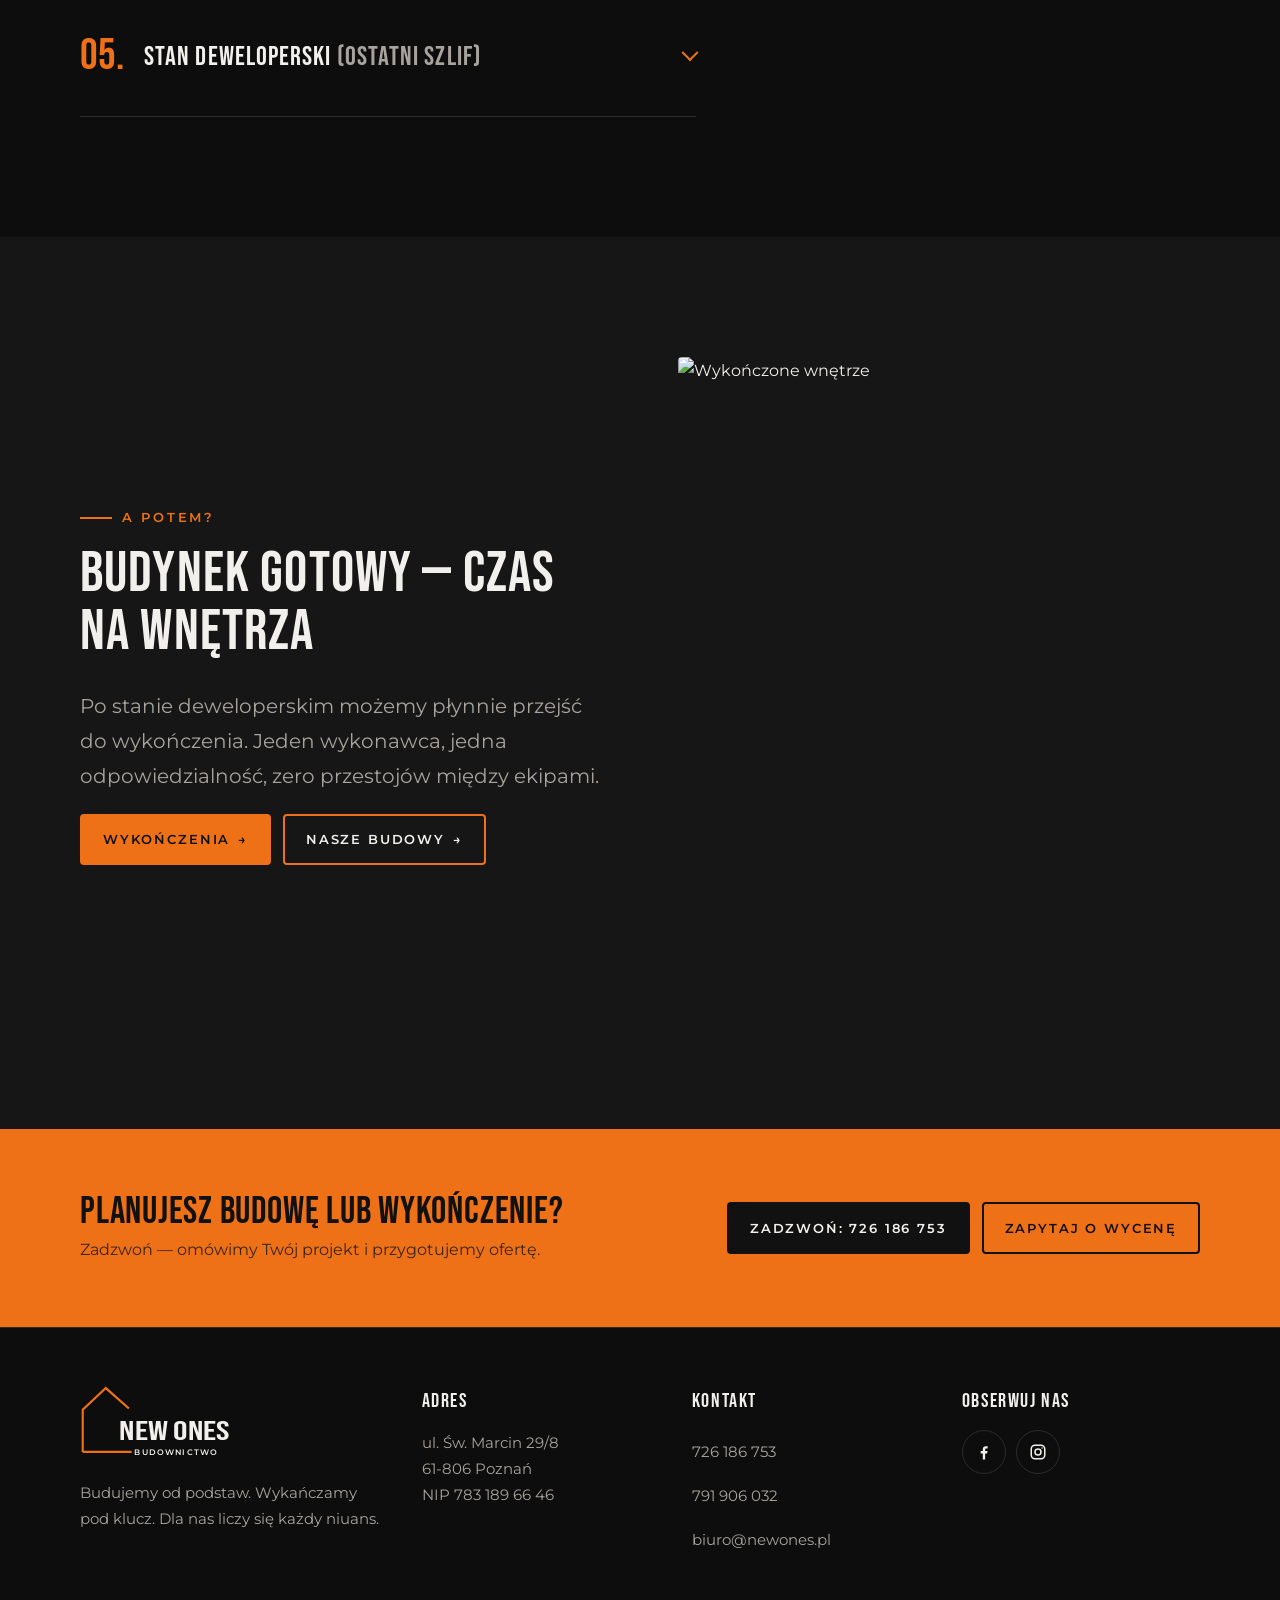
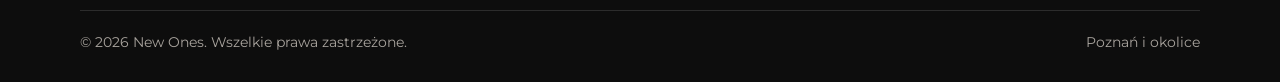
==== commit 4816752e: "Animate accordion open/close on Budowa and Wykończenia Opening grows the step height smoothly (320ms" ====
--- a/budowa.html
+++ b/budowa.html
@@ -157,6 +157,6 @@
     <a class="btn btn--ghost" href="mailto:biuro@newones.pl?subject=Zapytanie%20o%20wycen%C4%99%20%E2%80%94%20strona%20www&amp;body=Dzie%C5%84%20dobry%2C%0A%0Aprosz%C4%99%20o%20wycen%C4%99%20prac%3A%0A-%20lokalizacja%20inwestycji%3A%0A-%20rodzaj%20prac%20%28budowa%20/%20wyko%C5%84czenie%20/%20oba%29%3A%0A-%20metra%C5%BC%3A%0A-%20stan%20obecny%20%28np.%20stan%20deweloperski%29%3A%0A-%20planowany%20termin%20rozpocz%C4%99cia%3A%0A%0ATelefon%20kontaktowy%3A%0A">Zapytaj o wycenę</a>
   </nav>
 
-  <script src="assets/js/main.js?v=2" defer></script>
+  <script src="assets/js/main.js?v=4" defer></script>
 </body>
 </html>
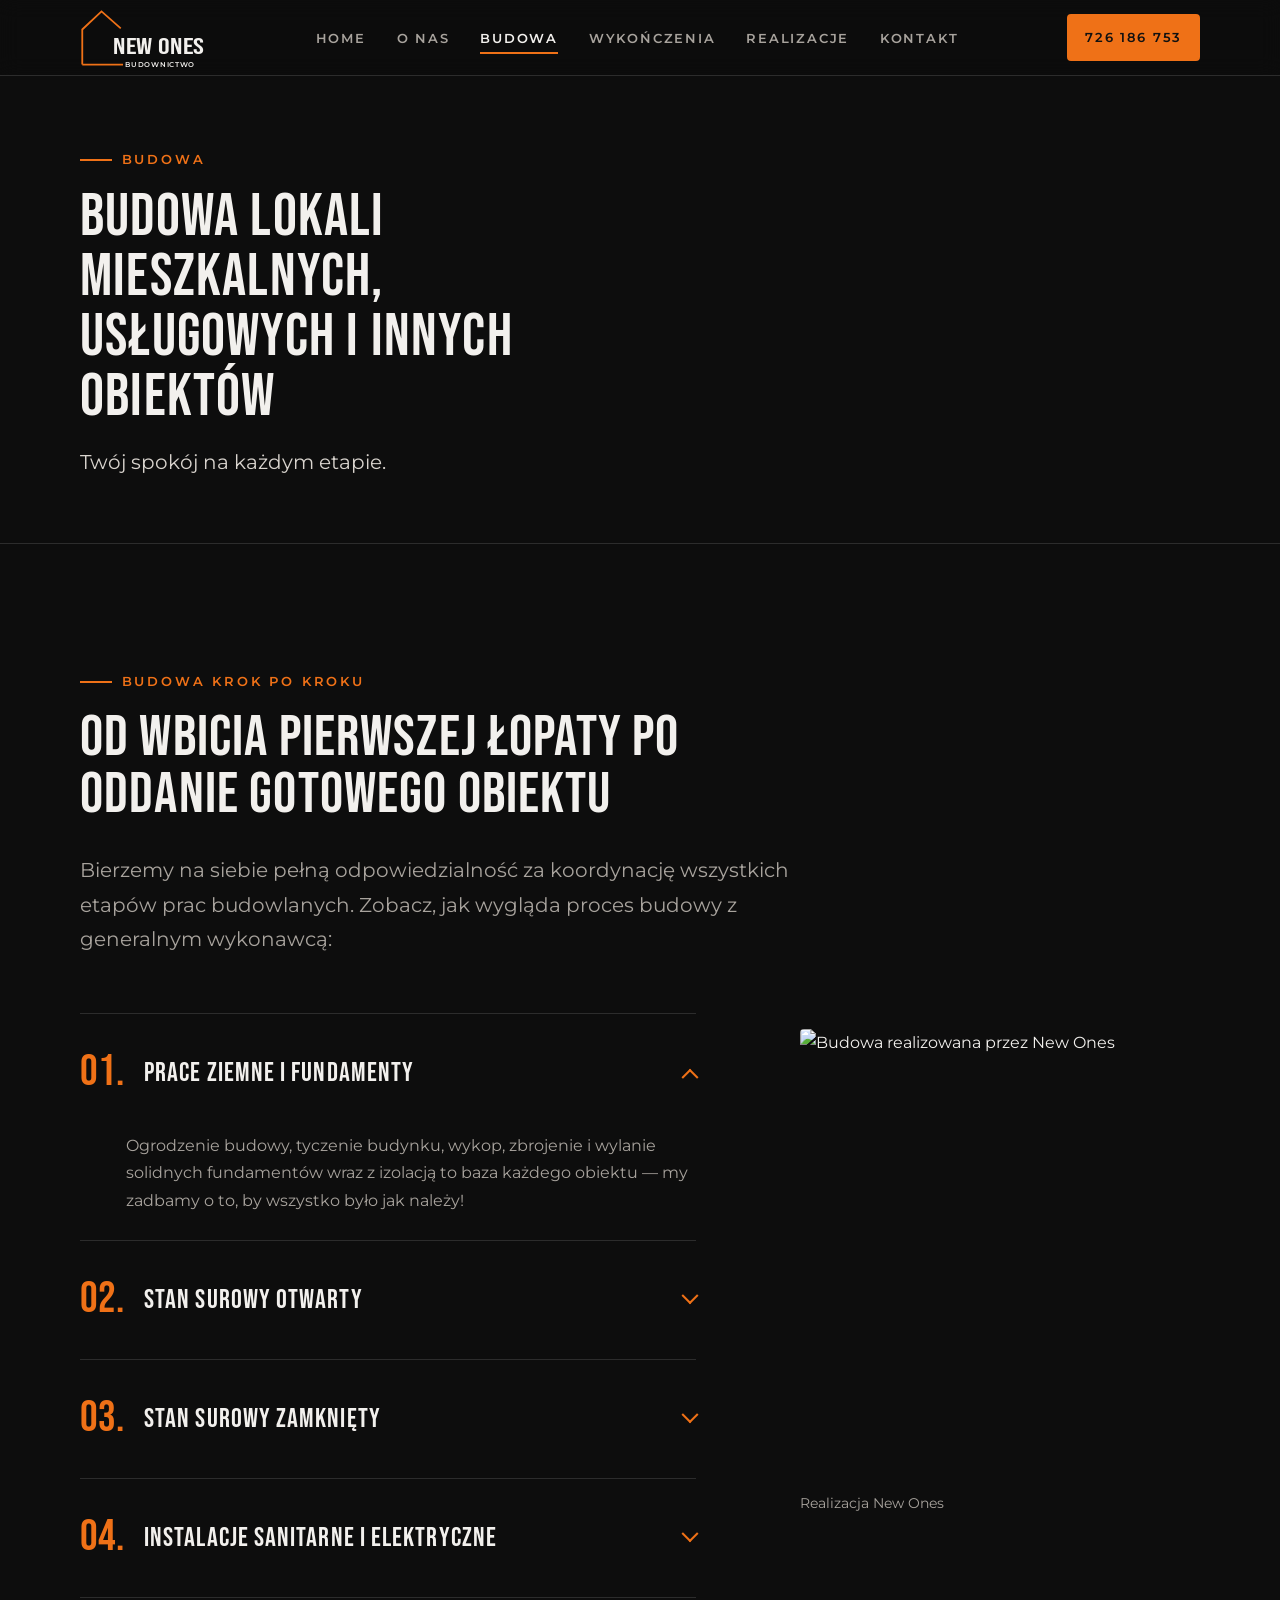
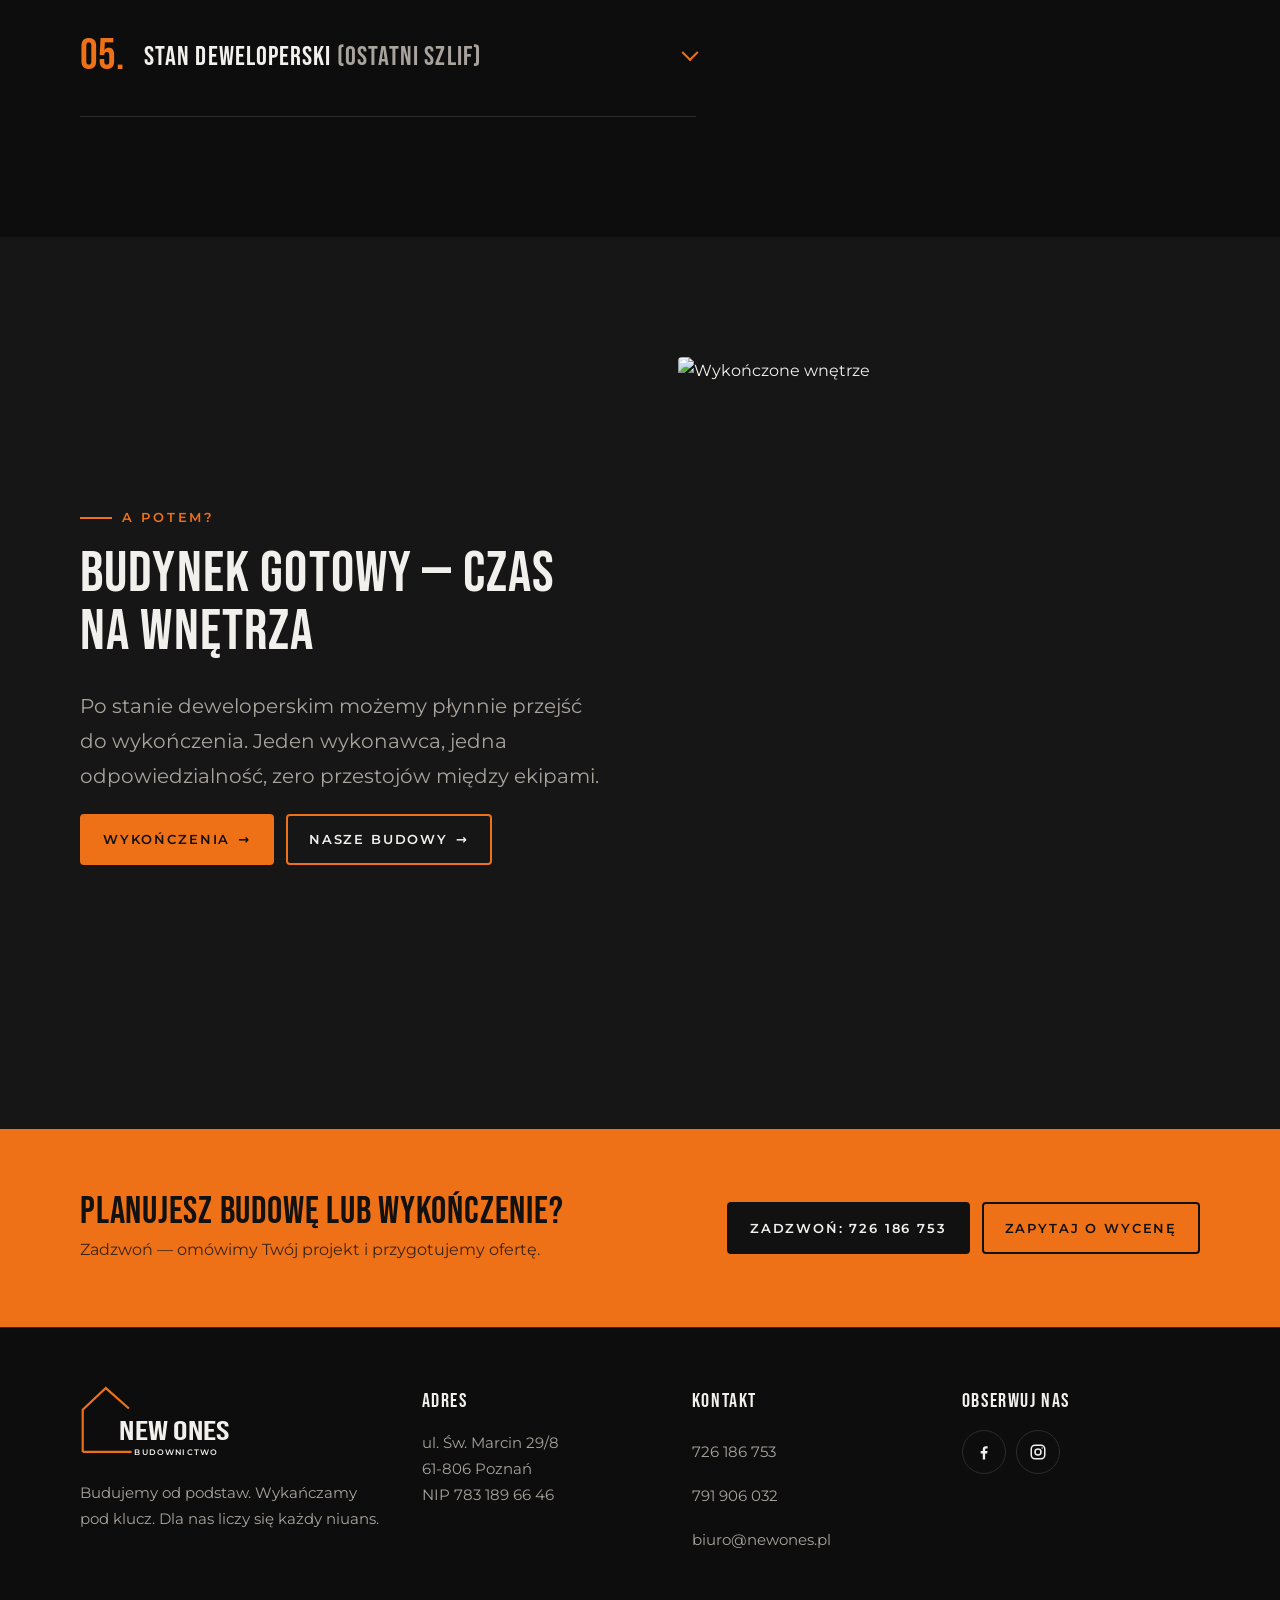
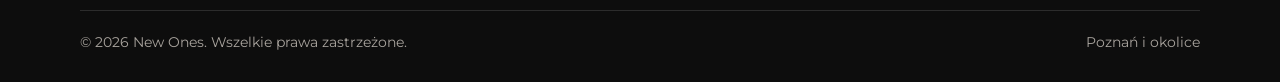
==== commit 5ff930ac: "Page transitions, self-hosted fonts and no white flash - Cross-document View Transitions: header and" ====
--- a/budowa.html
+++ b/budowa.html
@@ -5,12 +5,14 @@
   <meta name="viewport" content="width=device-width, initial-scale=1">
   <title>Budowa lokali mieszkalnych i usługowych — New Ones Poznań</title>
   <meta name="description" content="Generalne wykonawstwo w Poznaniu: od prac ziemnych i fundamentów, przez stan surowy, instalacje, po stan deweloperski. Twój spokój na każdym etapie.">
-  <meta name="theme-color" content="#0b0b0b">
+  <meta name="theme-color" content="#0d0d0d">
+  <meta name="color-scheme" content="dark">
   <link rel="icon" href="assets/img/favicon.svg" type="image/svg+xml">
-  <link rel="preconnect" href="https://fonts.googleapis.com">
-  <link rel="preconnect" href="https://fonts.gstatic.com" crossorigin>
-  <link href="https://fonts.googleapis.com/css2?family=Bebas+Neue&family=Montserrat:wght@400;500;600&display=swap" rel="stylesheet">
-  <link rel="stylesheet" href="assets/css/style.css?v=3">
+  <link rel="preload" href="assets/fonts/bebas-neue-latin.woff2" as="font" type="font/woff2" crossorigin>
+  <link rel="preload" href="assets/fonts/bebas-neue-latin-ext.woff2" as="font" type="font/woff2" crossorigin>
+  <link rel="preload" href="assets/fonts/montserrat-latin.woff2" as="font" type="font/woff2" crossorigin>
+  <link rel="preload" href="assets/fonts/montserrat-latin-ext.woff2" as="font" type="font/woff2" crossorigin>
+  <link rel="stylesheet" href="assets/css/style.css?v=4">
 </head>
 <body>
   <a class="skip-link" href="#main">Przejdź do treści</a>
--- a/assets/css/style.css
+++ b/assets/css/style.css
@@ -2,6 +2,40 @@
    New Ones — budownictwo i wykończenia
    Kolorystyka firmowa: czerń + pomarańcz z logo
    ========================================================= */
+/* ---------- Fonty (na własnym serwerze, licencja SIL OFL) ---------- */
+@font-face {
+  font-family: "Bebas Neue";
+  font-style: normal;
+  font-weight: 400;
+  font-display: swap;
+  src: url("../fonts/bebas-neue-latin-ext.woff2") format("woff2");
+  unicode-range: U+0100-02BA, U+02BD-02C5, U+02C7-02CC, U+02CE-02D7, U+02DD-02FF, U+0304, U+0308, U+0329, U+1D00-1DBF, U+1E00-1E9F, U+1EF2-1EFF, U+2020, U+20A0-20AB, U+20AD-20C4, U+2113, U+2C60-2C7F, U+A720-A7FF;
+}
+@font-face {
+  font-family: "Bebas Neue";
+  font-style: normal;
+  font-weight: 400;
+  font-display: swap;
+  src: url("../fonts/bebas-neue-latin.woff2") format("woff2");
+  unicode-range: U+0000-00FF, U+0131, U+0152-0153, U+02BB-02BC, U+02C6, U+02DA, U+02DC, U+0304, U+0308, U+0329, U+2000-206F, U+20AC, U+2122, U+2191, U+2193, U+2212, U+2215, U+FEFF, U+FFFD;
+}
+@font-face {
+  font-family: "Montserrat";
+  font-style: normal;
+  font-weight: 400 600;
+  font-display: swap;
+  src: url("../fonts/montserrat-latin-ext.woff2") format("woff2");
+  unicode-range: U+0100-02BA, U+02BD-02C5, U+02C7-02CC, U+02CE-02D7, U+02DD-02FF, U+0304, U+0308, U+0329, U+1D00-1DBF, U+1E00-1E9F, U+1EF2-1EFF, U+2020, U+20A0-20AB, U+20AD-20C4, U+2113, U+2C60-2C7F, U+A720-A7FF;
+}
+@font-face {
+  font-family: "Montserrat";
+  font-style: normal;
+  font-weight: 400 600;
+  font-display: swap;
+  src: url("../fonts/montserrat-latin.woff2") format("woff2");
+  unicode-range: U+0000-00FF, U+0131, U+0152-0153, U+02BB-02BC, U+02C6, U+02DA, U+02DC, U+0304, U+0308, U+0329, U+2000-206F, U+20AC, U+2122, U+2191, U+2193, U+2212, U+2215, U+FEFF, U+FFFD;
+}
+
 :root {
   --bg: #0d0d0d;
   --surface: #161616;
@@ -27,7 +61,13 @@
 *::before,
 *::after { box-sizing: border-box; }
 
-html { scroll-behavior: smooth; scroll-padding-top: calc(var(--header-h) + 16px); }
+html {
+  /* ciemne tło na całym dokumencie: bez białego mrugnięcia przy przejściu między stronami */
+  background: var(--bg);
+  color-scheme: dark;
+  scroll-behavior: smooth;
+  scroll-padding-top: calc(var(--header-h) + 16px);
+}
 
 body {
   margin: 0;
@@ -772,3 +812,20 @@
 /* ---------- Wycena ---------- */
 .quote-hint { margin-top: 24px; color: var(--muted); }
 .quote-hint .btn { margin-top: 12px; }
+
+/* ---------- Przejścia między stronami (View Transitions) ----------
+   Chrome/Edge/Safari 18.2+; w pozostałych przeglądarkach zwykłe przeładowanie.
+   Nagłówek i pasek kontaktu zostają na miejscu, zmienia się tylko treść. */
+@view-transition { navigation: auto; }
+.site-header { view-transition-name: site-header; }
+.mobile-bar { view-transition-name: mobile-bar; }
+::view-transition-group(site-header),
+::view-transition-group(mobile-bar) { animation: none; }
+::view-transition-old(root) { animation: nt-out .16s ease-in both; }
+::view-transition-new(root) { animation: nt-in .3s cubic-bezier(.2, .7, .2, 1) both; }
+@keyframes nt-out { to { opacity: 0; } }
+@keyframes nt-in { from { opacity: 0; transform: translateY(10px); } }
+@media (prefers-reduced-motion: reduce) {
+  ::view-transition-old(root),
+  ::view-transition-new(root) { animation: none; }
+}
